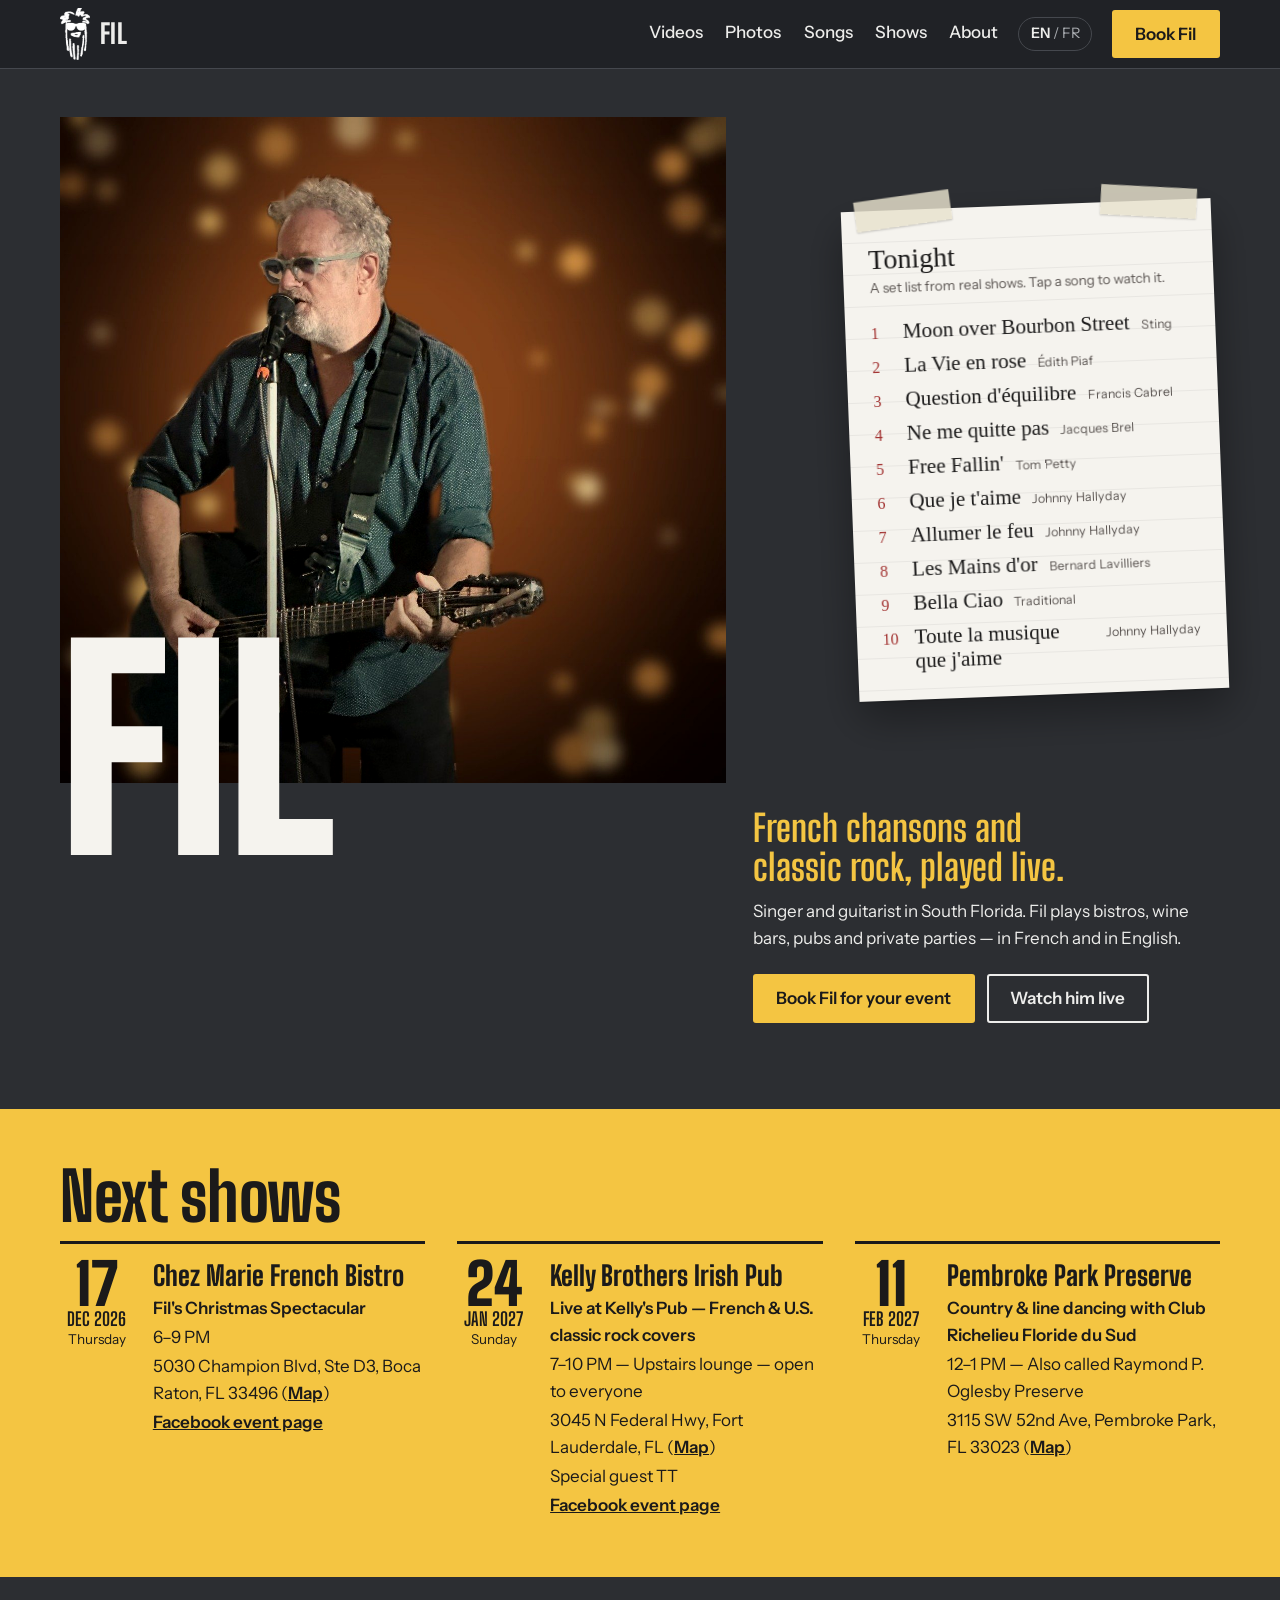
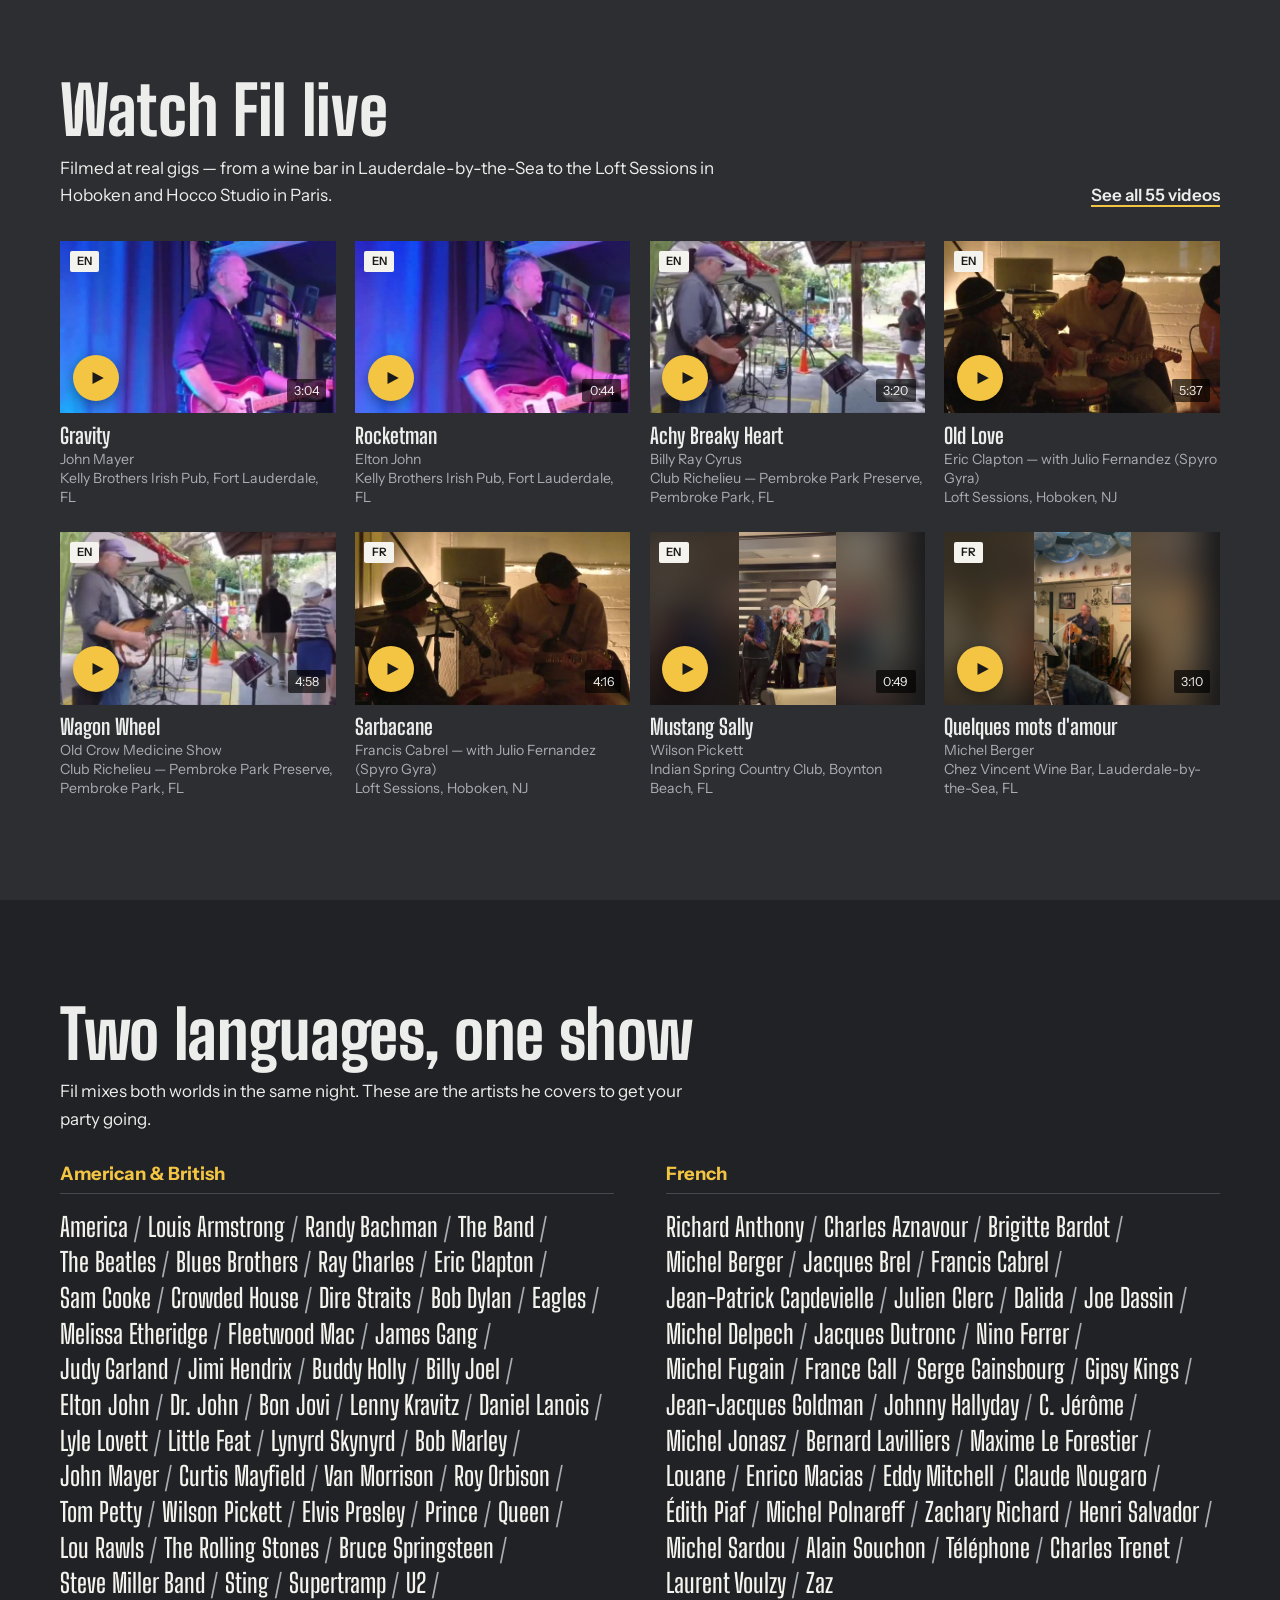
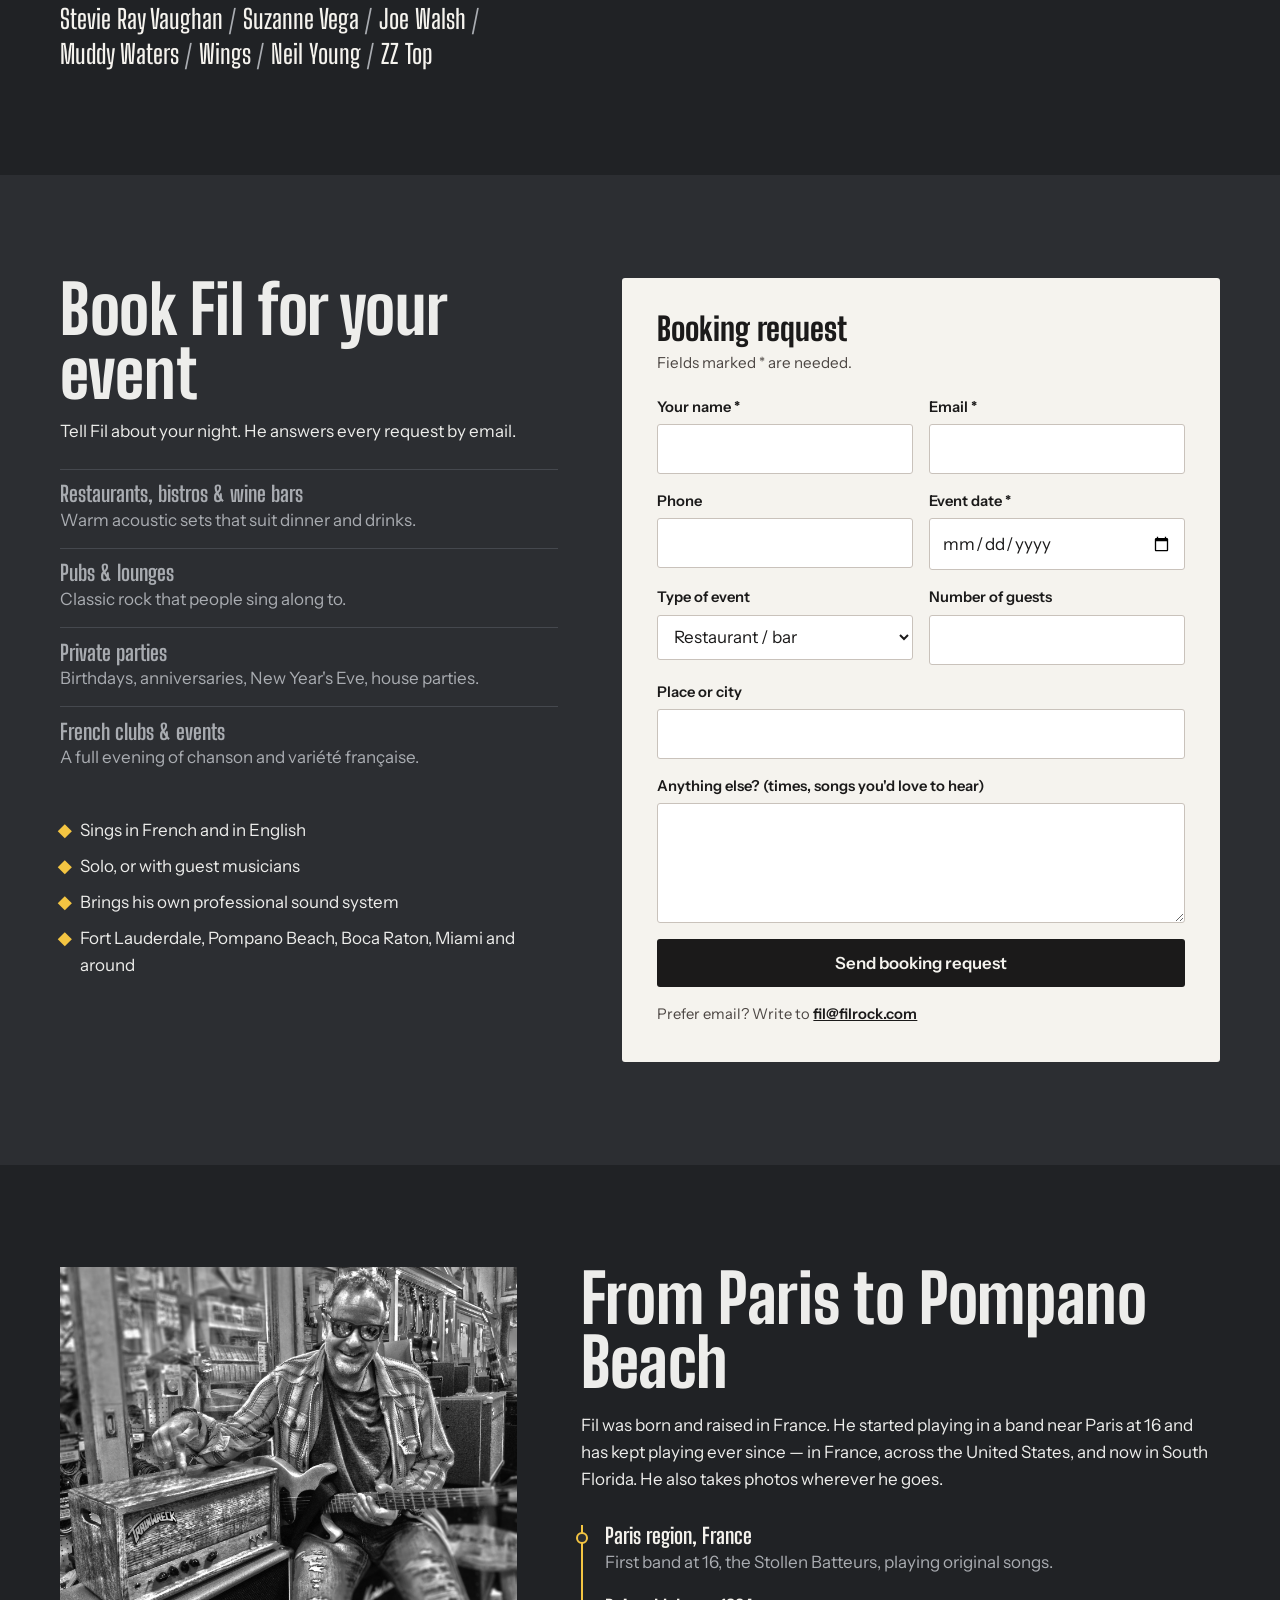
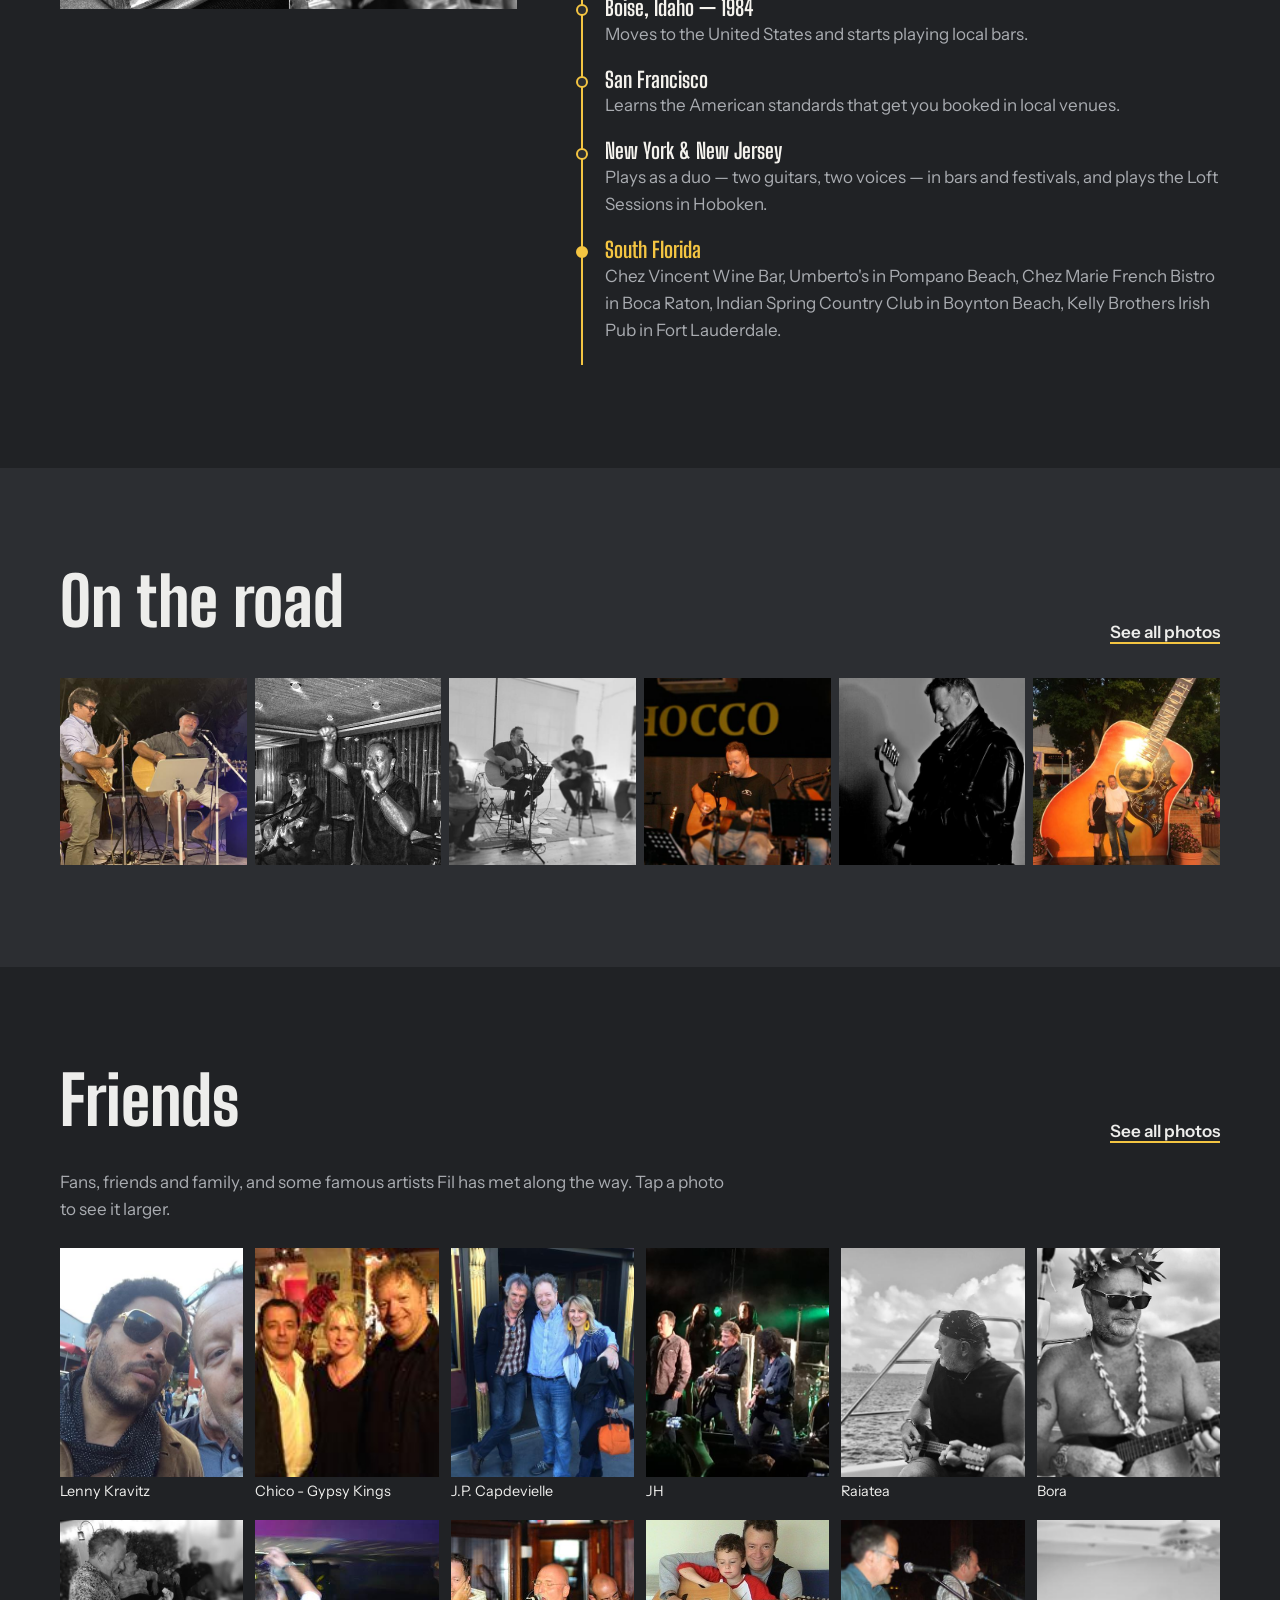
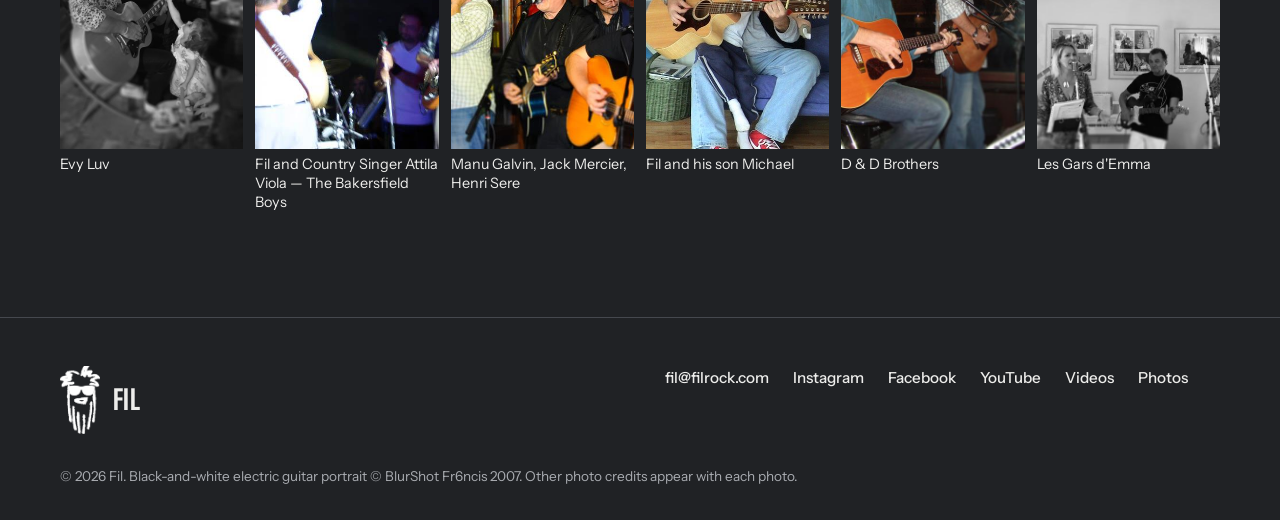
==== index.html @ 85de0328 "Site colors: dark greys + yellow (Fil's choice A), no more burgundy Co-Authored-By: Claude Opus 5.5 " ====
<!doctype html>
<html lang="en" data-lang="en">
<head>
<meta charset="utf-8">
<meta name="viewport" content="width=device-width, initial-scale=1">
<title>Fil — French chansons & classic rock, live in South Florida</title>
<meta name="description" content="Fil is a singer and guitarist in South Florida. He plays French chansons and American and British classic rock in bistros, wine bars, pubs and private parties. Book Fil for your event.">
<meta property="og:title" content="Fil — French chansons & classic rock, live">
<meta property="og:description" content="Singer and guitarist in South Florida. French chansons and classic rock for bistros, wine bars, pubs and private parties.">
<meta property="og:type" content="website">
<meta property="og:url" content="https://filrock.com/">
<meta property="og:image" content="https://filrock.com/assets/img/lib/fil-main-2026-warm.jpg">
<meta name="twitter:card" content="summary_large_image">
<link rel="canonical" href="https://filrock.com/">
<meta name="theme-color" content="#202225">
<link rel="icon" href="favicon.png" type="image/png">
<link rel="apple-touch-icon" href="apple-touch-icon.png">
<link rel="preconnect" href="https://fonts.googleapis.com">
<link rel="preconnect" href="https://fonts.gstatic.com" crossorigin>
<link href="https://fonts.googleapis.com/css2?family=Big+Shoulders+Display:wght@600;700;800;900&family=Instrument+Sans:wght@400;500;600;700&family=Permanent+Marker&display=swap" rel="stylesheet">
<link rel="stylesheet" href="assets/css/site.css?v=20261115b">
<script type="application/ld+json">
{"@context":"https://schema.org","@type":"MusicGroup","name":"Fil","url":"https://filrock.com/","image":"https://filrock.com/assets/img/lib/fil-main-2026-warm.jpg","genre":["French chanson","Classic rock"],"description":"Singer and guitarist in South Florida playing French chansons and classic rock.","email":"fil@filrock.com","areaServed":"South Florida","sameAs":["https://www.instagram.com/fil_rock/","https://www.facebook.com/profile.php?id=61576345754601","https://www.youtube.com/channel/UCnaAOq6yiKES8PhE9cGg55g"]}
</script>
</head>
<body>
<a class="skip" href="#main"><span data-l="en">Skip to content</span><span data-l="fr">Aller au contenu</span></a>

<header class="top">
  <div class="wrap">
    <a class="brand" href="./" aria-label="Fil, home">
      <img src="assets/img/logo-face-white.png" alt="" width="30" height="51">
      <span class="wordmark">FIL</span>
    </a>
    <nav class="nav" id="nav" aria-label="Main">
      <a href="videos.html"><span data-l="en">Videos</span><span data-l="fr">Vidéos</span></a>
      <a href="photos.html">Photos</a>
      <a href="#songs"><span data-l="en">Songs</span><span data-l="fr">Chansons</span></a>
      <a href="#shows"><span data-l="en">Shows</span><span data-l="fr">Concerts</span></a>
      <a href="#about"><span data-l="en">About</span><span data-l="fr">Biographie</span></a>
    </nav>
    <button class="lang" type="button">EN / FR</button>
    <a class="btn btn-spot" href="#book"><span data-l="en">Book Fil</span><span data-l="fr">Réserver Fil</span></a>
    <button class="menu-btn" type="button" aria-controls="nav" aria-expanded="false" data-en="Open menu" data-fr="Ouvrir le menu"><span></span><span></span><span></span></button>
  </div>
</header>

<main id="main">
  <!-- HERO -->
  <section class="hero">
    <div class="wrap">
      <figure class="hero-photo">
        <img src="assets/img/lib/fil-main-2026-warm.jpg" width="1320" height="1320" alt="Fil singing and playing his guitar" fetchpriority="high">
      </figure>
      <div class="hero-copy">
        <h1 class="hero-name">Fil</h1>
        <div class="hero-text">
        <p class="hero-tag"><span data-l="en">French chansons and classic rock, played live.</span><span data-l="fr">Chansons françaises et classic rock, en live.</span></p>
        <p class="hero-sub">
          <span data-l="en">Singer and guitarist in South Florida. Fil plays bistros, wine bars, pubs and private parties — in French and in English.</span>
          <span data-l="fr">Chanteur et guitariste en Floride du Sud. Fil joue dans les bistrots, les bars à vin, les pubs et les soirées privées — en français et en anglais.</span>
        </p>
        <div class="hero-cta">
          <a class="btn btn-spot" href="#book"><span data-l="en">Book Fil for your event</span><span data-l="fr">Réserver Fil pour votre soirée</span></a>
          <a class="btn btn-line" href="#videos"><span data-l="en">Watch him live</span><span data-l="fr">Le voir en live</span></a>
        </div>
        </div>
      </div>

      <aside class="setlist" aria-labelledby="setlist-title">
        <span class="tape tape-l" aria-hidden="true"></span><span class="tape tape-r" aria-hidden="true"></span>
        <p class="setlist-head" id="setlist-title"><span data-l="en">Tonight</span><span data-l="fr">Ce soir</span></p>
        <p class="setlist-note"><span data-l="en">A set list from real shows. Tap a song to watch it.</span><span data-l="fr">Une set list de vrais concerts. Touchez une chanson pour la voir.</span></p>
        <ol>
          <li><button type="button" data-video="fil_france-moon-over-bourbon-street"><span class="song">Moon over Bourbon Street</span><span class="who">Sting</span></button></li>
          <li><button type="button" data-video="c780d7_a0bb45439d3e418d8179134823fd58ea"><span class="song" lang="fr">La Vie en rose</span><span class="who">Édith Piaf</span></button></li>
          <li><button type="button" data-video="fil_kelly-question-d-equilibre"><span class="song" lang="fr">Question d'équilibre</span><span class="who">Francis Cabrel</span></button></li>
          <li><button type="button" data-video="c780d7_3457dcf493ad4b9aae6d5254f6bedf9e"><span class="song" lang="fr">Ne me quitte pas</span><span class="who">Jacques Brel</span></button></li>
          <li><button type="button" data-video="c780d7_3942223f0f434574b36c2dba764608f5"><span class="song">Free Fallin'</span><span class="who">Tom Petty</span></button></li>
          <li><button type="button" data-video="571c43_ca935aba26ba480787572b3f54c3cbea"><span class="song" lang="fr">Que je t'aime</span><span class="who">Johnny Hallyday</span></button></li>
          <li><button type="button" data-video="571c43_dc0de59141704a8e8d019f41ae1b949c"><span class="song" lang="fr">Allumer le feu</span><span class="who">Johnny Hallyday</span></button></li>
          <li><button type="button" data-video="c780d7_f4b5e55483194768900bbd8c2d068be9"><span class="song" lang="fr">Les Mains d'or</span><span class="who">Bernard Lavilliers</span></button></li>
          <li><button type="button" data-video="c780d7_8c40d618f99b43469a73e5504b0fde74"><span class="song" lang="it">Bella Ciao</span><span class="who"><span data-l="en">Traditional</span><span data-l="fr">Chant traditionnel</span></span></button></li>
          <li><button type="button" data-video="c780d7_203fce6b2df84ebdad1edd4c4e71a01c"><span class="song" lang="fr">Toute la musique que j'aime</span><span class="who">Johnny Hallyday</span></button></li>
        </ol>
      </aside>
    </div>
  </section>

  <!-- NEXT SHOWS -->
  <section class="shows" id="shows" aria-labelledby="shows-title">
    <div class="wrap">
      <h2 class="h2" id="shows-title"><span data-l="en">Next shows</span><span data-l="fr">Prochains concerts</span></h2>
      <div data-shows></div>
    </div>
  </section>

  <!-- VIDEOS -->
  <section class="section" id="videos" aria-labelledby="videos-title">
    <div class="wrap">
      <div class="section-head">
        <div>
          <h2 class="h2" id="videos-title"><span data-l="en">Watch Fil live</span><span data-l="fr">Fil en live</span></h2>
          <p class="lead"><span data-l="en">Filmed at real gigs — from a wine bar in Lauderdale-by-the-Sea to the Loft Sessions in Hoboken and Hocco Studio in Paris.</span><span data-l="fr">Filmé pendant de vrais concerts — d'un bar à vin de Lauderdale-by-the-Sea aux Loft Sessions de Hoboken et au Hocco Studio à Paris.</span></p>
        </div>
        <a class="more" href="videos.html"><span data-l="en">See all 55 videos</span><span data-l="fr">Voir les 55 vidéos</span></a>
      </div>
      <div class="vgrid" data-videos="featured" data-ids="fil_kelly-gravity,fil_kelly-rocketman,fil_richelieu-achy-breaky-heart,c780d7_7b65bd6fb44943e5828a4b5eb2eb9af7,fil_richelieu-wagon-wheel,c780d7_b490a7e795b34aaeb90ac5d07f6b844e,fil_indian-spring-mustang-sally,c780d7_f4be8e4a15d04939ae179653b28ad416"></div>
    </div>
  </section>

  <!-- SONGS -->
  <section class="section section-alt" id="songs" aria-labelledby="songs-title">
    <div class="wrap">
      <h2 class="h2" id="songs-title"><span data-l="en">Two languages, one show</span><span data-l="fr">Deux langues, un seul show</span></h2>
      <p class="lead"><span data-l="en">Fil mixes both worlds in the same night. These are the artists he covers to get your party going.</span><span data-l="fr">Fil mélange les deux mondes dans la même soirée. Voici les artistes qu'il reprend pour animer vos soirées.</span></p>
      <div class="lineup">
        <div>
          <h3><span data-l="en">American & British</span><span data-l="fr">Américains et britanniques</span></h3>
          <p><span>America</span> <span>Louis Armstrong</span> <span>Randy Bachman</span> <span>The Band</span> <span>The Beatles</span> <span>Blues Brothers</span> <span>Ray Charles</span> <span>Eric Clapton</span> <span>Sam Cooke</span> <span>Crowded House</span> <span>Dire Straits</span> <span>Bob Dylan</span> <span>Eagles</span> <span>Melissa Etheridge</span> <span>Fleetwood Mac</span> <span>James Gang</span> <span>Judy Garland</span> <span>Jimi Hendrix</span> <span>Buddy Holly</span> <span>Billy Joel</span> <span>Elton John</span> <span>Dr. John</span> <span>Bon Jovi</span> <span>Lenny Kravitz</span> <span>Daniel Lanois</span> <span>Lyle Lovett</span> <span>Little Feat</span> <span>Lynyrd Skynyrd</span> <span>Bob Marley</span> <span>John Mayer</span> <span>Curtis Mayfield</span> <span>Van Morrison</span> <span>Roy Orbison</span> <span>Tom Petty</span> <span>Wilson Pickett</span> <span>Elvis Presley</span> <span>Prince</span> <span>Queen</span> <span>Lou Rawls</span> <span>The Rolling Stones</span> <span>Bruce Springsteen</span> <span>Steve Miller Band</span> <span>Sting</span> <span>Supertramp</span> <span>U2</span> <span>Stevie Ray Vaughan</span> <span>Suzanne Vega</span> <span>Joe Walsh</span> <span>Muddy Waters</span> <span>Wings</span> <span>Neil Young</span> <span>ZZ Top</span></p>
        </div>
        <div lang="fr">
          <h3><span data-l="en">French</span><span data-l="fr">Français</span></h3>
          <p><span>Richard Anthony</span> <span>Charles Aznavour</span> <span>Brigitte Bardot</span> <span>Michel Berger</span> <span>Jacques Brel</span> <span>Francis Cabrel</span> <span>Jean-Patrick Capdevielle</span> <span>Julien Clerc</span> <span>Dalida</span> <span>Joe Dassin</span> <span>Michel Delpech</span> <span>Jacques Dutronc</span> <span>Nino Ferrer</span> <span>Michel Fugain</span> <span>France Gall</span> <span>Serge Gainsbourg</span> <span>Gipsy Kings</span> <span>Jean-Jacques Goldman</span> <span>Johnny Hallyday</span> <span>C. Jérôme</span> <span>Michel Jonasz</span> <span>Bernard Lavilliers</span> <span>Maxime Le Forestier</span> <span>Louane</span> <span>Enrico Macias</span> <span>Eddy Mitchell</span> <span>Claude Nougaro</span> <span>Édith Piaf</span> <span>Michel Polnareff</span> <span>Zachary Richard</span> <span>Henri Salvador</span> <span>Michel Sardou</span> <span>Alain Souchon</span> <span>Téléphone</span> <span>Charles Trenet</span> <span>Laurent Voulzy</span> <span>Zaz</span></p>
        </div>
      </div>
    </div>
  </section>

  <!-- BOOK -->
  <section class="section" id="book" aria-labelledby="book-title">
    <div class="wrap book">
      <div>
        <h2 class="h2" id="book-title"><span data-l="en">Book Fil for your event</span><span data-l="fr">Réservez Fil pour votre soirée</span></h2>
        <p class="lead" style="margin-bottom:0"><span data-l="en">Tell Fil about your night. He answers every request by email.</span><span data-l="fr">Parlez de votre soirée à Fil. Il répond à chaque demande par e-mail.</span></p>
        <ul class="book-list">
          <li><strong><span data-l="en">Restaurants, bistros & wine bars</span><span data-l="fr">Restaurants, bistrots et bars à vin</span></strong><span><span data-l="en">Warm acoustic sets that suit dinner and drinks.</span><span data-l="fr">Des sets acoustiques chaleureux pour le dîner et l'apéro.</span></span></li>
          <li><strong><span data-l="en">Pubs & lounges</span><span data-l="fr">Pubs et lounges</span></strong><span><span data-l="en">Classic rock that people sing along to.</span><span data-l="fr">Du classic rock que tout le monde chante.</span></span></li>
          <li><strong><span data-l="en">Private parties</span><span data-l="fr">Soirées privées</span></strong><span><span data-l="en">Birthdays, anniversaries, New Year's Eve, house parties.</span><span data-l="fr">Anniversaires, fêtes, réveillons, soirées à la maison.</span></span></li>
          <li><strong><span data-l="en">French clubs & events</span><span data-l="fr">Clubs et événements français</span></strong><span><span data-l="en">A full evening of chanson and variété française.</span><span data-l="fr">Une soirée entière de chanson et de variété française.</span></span></li>
        </ul>
        <ul class="facts">
          <li><span data-l="en">Sings in French and in English</span><span data-l="fr">Chante en français et en anglais</span></li>
          <li><span data-l="en">Solo, or with guest musicians</span><span data-l="fr">En solo, ou avec des musiciens invités</span></li>
          <li><span data-l="en">Brings his own professional sound system</span><span data-l="fr">Apporte sa propre sono professionnelle</span></li>
          <li><span data-l="en">Fort Lauderdale, Pompano Beach, Boca Raton, Miami and around</span><span data-l="fr">Fort Lauderdale, Pompano Beach, Boca Raton, Miami et alentours</span></li>
        </ul>
      </div>

      <form class="form" id="booking" novalidate>
        <h3><span data-l="en">Booking request</span><span data-l="fr">Demande de réservation</span></h3>
        <p class="hint"><span data-l="en">Fields marked * are needed.</span><span data-l="fr">Les champs marqués * sont nécessaires.</span></p>
        <input class="hp" type="checkbox" name="botcheck" tabindex="-1" autocomplete="off" aria-hidden="true">
        <div class="grid2">
          <div class="field"><label for="f-name"><span data-l="en">Your name *</span><span data-l="fr">Votre nom *</span></label><input id="f-name" name="name" autocomplete="name" required></div>
          <div class="field"><label for="f-email"><span data-l="en">Email *</span><span data-l="fr">E-mail *</span></label><input id="f-email" name="email" type="email" autocomplete="email" required></div>
          <div class="field"><label for="f-phone"><span data-l="en">Phone</span><span data-l="fr">Téléphone</span></label><input id="f-phone" name="phone" type="tel" autocomplete="tel"></div>
          <div class="field"><label for="f-date"><span data-l="en">Event date *</span><span data-l="fr">Date de l'événement *</span></label><input id="f-date" name="date" type="date" required></div>
          <div class="field"><label for="f-type"><span data-l="en">Type of event</span><span data-l="fr">Type d'événement</span></label>
            <select id="f-type" name="type">
              <option value="Restaurant / bar">Restaurant / bar</option>
              <option value="Private party">Private party / Soirée privée</option>
              <option value="French club or event">French club or event / Club ou événement français</option>
              <option value="Company event">Company event / Événement d'entreprise</option>
              <option value="Other">Other / Autre</option>
            </select></div>
          <div class="field"><label for="f-guests"><span data-l="en">Number of guests</span><span data-l="fr">Nombre d'invités</span></label><input id="f-guests" name="guests" inputmode="numeric"></div>
        </div>
        <div class="field"><label for="f-place"><span data-l="en">Place or city</span><span data-l="fr">Lieu ou ville</span></label><input id="f-place" name="place"></div>
        <div class="field"><label for="f-msg"><span data-l="en">Anything else? (times, songs you'd love to hear)</span><span data-l="fr">Autre chose ? (horaires, chansons souhaitées)</span></label><textarea id="f-msg" name="message"></textarea></div>
        <button class="btn btn-spot" type="submit"><span data-l="en">Send booking request</span><span data-l="fr">Envoyer la demande</span></button>
        <p class="form-status" role="status" aria-live="polite"></p>
        <p class="form-alt"><span data-l="en">Prefer email? Write to</span><span data-l="fr">Vous préférez l'e-mail ? Écrivez à</span> <a href="mailto:fil@filrock.com">fil@filrock.com</a></p>
      </form>
    </div>
  </section>

  <!-- ABOUT -->
  <section class="section section-alt" id="about" aria-labelledby="about-title">
    <div class="wrap about">
      <figure>
        <img loading="lazy" src="assets/img/lib/img-0908-7d55d2.jpg" width="1600" height="1200" alt="Fil playing guitar in a guitar shop, next to a Trainwreck amplifier">
      </figure>
      <div class="about-text">
        <h2 class="h2" id="about-title"><span data-l="en">From Paris to Pompano Beach</span><span data-l="fr">De Paris à Pompano Beach</span></h2>
        <p><span data-l="en">Fil was born and raised in France. He started playing in a band near Paris at 16 and has kept playing ever since — in France, across the United States, and now in South Florida. He also takes photos wherever he goes.</span><span data-l="fr">Fil est né et a grandi en France. Il a commencé à jouer dans un groupe de la région parisienne à 16 ans et n'a jamais arrêté depuis — en France, à travers les États-Unis, et aujourd'hui en Floride du Sud. Il prend aussi des photos partout où il passe.</span></p>
        <ol class="road">
          <li><strong><span data-l="en">Paris region, France</span><span data-l="fr">Région parisienne</span></strong><span><span data-l="en">First band at 16, the Stollen Batteurs, playing original songs.</span><span data-l="fr">Premier groupe à 16 ans, les Stollen Batteurs, avec des chansons originales.</span></span></li>
          <li><strong><span data-l="en">Boise, Idaho — 1984</span><span data-l="fr">Boise, Idaho — 1984</span></strong><span><span data-l="en">Moves to the United States and starts playing local bars.</span><span data-l="fr">S'installe aux États-Unis et commence à jouer dans les bars du coin.</span></span></li>
          <li><strong>San Francisco</strong><span><span data-l="en">Learns the American standards that get you booked in local venues.</span><span data-l="fr">Apprend les standards américains qui ouvrent les portes des salles locales.</span></span></li>
          <li><strong><span data-l="en">New York & New Jersey</span><span data-l="fr">New York et New Jersey</span></strong><span><span data-l="en">Plays as a duo — two guitars, two voices — in bars and festivals, and plays the Loft Sessions in Hoboken.</span><span data-l="fr">Joue en duo — deux guitares, deux voix — dans les bars et les festivals, et joue aux Loft Sessions de Hoboken.</span></span></li>
          <li class="now"><strong><span data-l="en">South Florida</span><span data-l="fr">Floride du Sud</span></strong><span><span data-l="en">Chez Vincent Wine Bar, Umberto's in Pompano Beach, Chez Marie French Bistro in Boca Raton, Indian Spring Country Club in Boynton Beach, Kelly Brothers Irish Pub in Fort Lauderdale.</span><span data-l="fr">Chez Vincent Wine Bar, Umberto's à Pompano Beach, Chez Marie French Bistro à Boca Raton, Indian Spring Country Club à Boynton Beach, Kelly Brothers Irish Pub à Fort Lauderdale.</span></span></li>
        </ol>
      </div>
    </div>
  </section>

  <!-- PHOTOS -->
  <section class="section" aria-labelledby="photos-title">
    <div class="wrap">
      <div class="section-head">
        <h2 class="h2" id="photos-title"><span data-l="en">On the road</span><span data-l="fr">Sur la route</span></h2>
        <a class="more" href="photos.html"><span data-l="en">See all photos</span><span data-l="fr">Voir toutes les photos</span></a>
      </div>
      <div class="pstrip">
        <img loading="lazy" src="assets/img/thumb/fil-pat-cf6bbf.jpg" alt="Fil playing acoustic guitar outdoors with a second guitarist" width="480" height="640">
        <img loading="lazy" src="assets/img/thumb/2016-04-02-23-23-13-59d344.jpg" alt="Fil singing on stage, in black and white" width="640" height="360">
        <img loading="lazy" src="assets/img/thumb/img-2869-e71dbd.jpg" alt="Loft Sessions in Hoboken, New Jersey" width="640" height="480">
        <img loading="lazy" src="assets/img/thumb/dsc01379-99dc99.jpg" alt="Fil on stage at Hocco Studio, Paris" width="640" height="480">
        <img loading="lazy" src="assets/img/thumb/fr6ncis-2007-06-16-img-2788-6a2a2c.jpg" alt="Fil with an electric guitar, black and white portrait" width="426" height="640">
        <img loading="lazy" src="assets/img/thumb/nashville-c97a5c.jpg" alt="Fil in Nashville by a giant guitar" width="480" height="640">
      </div>
    </div>
  </section>

  <!-- FRIENDS -->
  <section class="section section-alt" id="friends" aria-labelledby="friends-title">
    <div class="wrap">
      <div class="section-head">
        <h2 class="h2" id="friends-title"><span data-l="en">Friends</span><span data-l="fr">Les amis</span></h2>
        <a class="more" href="photos.html"><span data-l="en">See all photos</span><span data-l="fr">Voir toutes les photos</span></a>
      </div>
      <p class="friends-note"><span data-l="en">Fans, friends and family, and some famous artists Fil has met along the way. Tap a photo to see it larger.</span><span data-l="fr">Fans, amis et famille, et quelques artistes célèbres rencontrés en chemin. Touchez une photo pour l'agrandir.</span></p>
      <div class="friends" data-photo-pick="friends" data-files="img-0976-e116f7.jpg,26309715563-c5fb3d68b9-o-40f605.jpg,2014-03-20-15-02-42-hdr-c0dce1.jpg,2014-05-06-21-50-27-06c219.jpg,img-5011-af9298.jpg,photo-nov-27-10-55-16-pm-747746.jpg,a6d4e931-f1a1-47d4-8044-40ce2c3fade4-e8ab07.jpg,img-1014-edited-6ef716.jpg,picture-085-d0bc2f.jpg,fil-and-michael-guitar-2003.jpg,dscf5013-2b86a0.jpg,img-4348-17086c.jpg"></div>
    </div>
  </section>
</main>

<footer class="foot">
  <div class="wrap">
    <div class="foot-brand"><img src="assets/img/logo-face-white.png" alt="" width="40" height="68"><span class="wordmark">FIL</span></div>
    <div class="foot-links">
      <a href="mailto:fil@filrock.com">fil@filrock.com</a>
      <a href="https://www.instagram.com/fil_rock/" target="_blank" rel="noopener">Instagram</a>
      <a href="https://www.facebook.com/profile.php?id=61576345754601" target="_blank" rel="noopener">Facebook</a>
      <a href="https://www.youtube.com/channel/UCnaAOq6yiKES8PhE9cGg55g" target="_blank" rel="noopener">YouTube</a>
      <a href="videos.html"><span data-l="en">Videos</span><span data-l="fr">Vidéos</span></a>
      <a href="photos.html">Photos</a>
    </div>
    <p class="foot-small">© <span data-year>2026</span> Fil. <span data-l="en">Black-and-white electric guitar portrait © BlurShot Fr6ncis 2007. Other photo credits appear with each photo.</span><span data-l="fr">Portrait noir et blanc à la guitare électrique © BlurShot Fr6ncis 2007. Les autres crédits photo sont indiqués avec chaque photo.</span></p>
  </div>
</footer>

<dialog id="viewer" aria-label="Photo">
  <button class="dlg-close" type="button" aria-label="Close">×</button>
  <button class="dlg-nav dlg-prev" type="button" aria-label="Previous photo">‹</button>
  <button class="dlg-nav dlg-next" type="button" aria-label="Next photo">›</button>
  <div class="dlg"><div class="dlg-media"></div><div class="dlg-cap"></div></div>
</dialog>

<dialog id="player" aria-label="Video">
  <button class="dlg-close" type="button" aria-label="Close">×</button>
  <div class="dlg"><div class="dlg-media"></div><div class="dlg-cap"></div></div>
</dialog>

<script src="data/videos.js?v=20261115b"></script>
<script src="data/photos.js?v=20261115b"></script>
<script src="data/shows.js?v=20261115b"></script>
<script src="assets/js/site.js?v=20261115b"></script>
</body>
</html>
---- assets/css/site.css ----
/* Fil — site styles
   Palette (Nov 15, 2026, Fil's choice "A"): dark greys, set-list paper, marker ink, stage-light yellow. */
:root{
  --bg:#2c2e32;
  --bg-deep:#202225;
  --line:#45484e;
  /* old names kept so older rules still work */
  --bordeaux:var(--bg);
  --bordeaux-deep:var(--bg-deep);
  --bordeaux-line:var(--line);
  --paper:#f5f3ee;
  --ink:#1b1a1a;
  --spot:#f4c542;
  --spot-deep:#d9a91f;
  --text:#ededeb;
  --muted:#a9acb1;
  --display:"Big Shoulders Display", "Arial Narrow", sans-serif;
  --body:"Instrument Sans", system-ui, -apple-system, "Segoe UI", sans-serif;
  --marker:"Permanent Marker", "Comic Sans MS", cursive;
  --wrap:1240px;
  --gut:clamp(1rem, 3.5vw, 2.5rem);
}
*,*::before,*::after{box-sizing:border-box}
html{-webkit-text-size-adjust:100%;scroll-behavior:smooth}
@media (prefers-reduced-motion:reduce){html{scroll-behavior:auto}*{animation:none!important;transition:none!important}}
body{margin:0;background:var(--bg);color:var(--text);font:400 1.0625rem/1.6 var(--body);}
img{max-width:100%;height:auto;display:block}
a{color:inherit}
button{font:inherit;color:inherit}
:focus-visible{outline:3px solid var(--spot);outline-offset:3px;border-radius:2px}
.skip{position:absolute;left:-999px;top:0;background:var(--spot);color:var(--ink);padding:.6rem 1rem;z-index:100}
.skip:focus{left:1rem}
.wrap{max-width:var(--wrap);margin:0 auto;padding:0 var(--gut)}
.sr-only{position:absolute;width:1px;height:1px;overflow:hidden;clip:rect(0 0 0 0);white-space:nowrap}

/* language switching: only the active language shows */
html[data-lang="en"] [data-l="fr"],
html[data-lang="fr"] [data-l="en"]{display:none!important}

/* ---------- header ---------- */
.top{position:sticky;top:0;z-index:40;background:color-mix(in srgb,var(--bg-deep) 92%,transparent);backdrop-filter:blur(6px);border-bottom:1px solid var(--line)}
.top .wrap{display:flex;align-items:center;gap:1.25rem;min-height:68px}
.brand{display:flex;align-items:center;gap:.6rem;text-decoration:none;margin-right:auto}
.brand img{width:30px;height:auto}
.wordmark{font:800 1.7rem/1 var(--display);letter-spacing:.02em}
.nav{display:flex;gap:1.4rem}
.nav a{text-decoration:none;font-weight:500;color:var(--text);padding:.3rem 0;border-bottom:2px solid transparent}
.nav a:hover,.nav a[aria-current="page"]{border-bottom-color:var(--spot)}
.lang{background:none;border:1px solid var(--line);border-radius:999px;padding:.3rem .7rem;cursor:pointer;font-size:.9rem;color:var(--muted)}
.lang b{color:var(--text);font-weight:600}
.menu-btn{display:none;background:none;border:0;padding:.4rem;cursor:pointer}
.menu-btn span{display:block;width:24px;height:2px;background:var(--text);margin:5px 0}
@media (max-width:860px){
  .menu-btn{display:block}
  .nav{position:absolute;left:0;right:0;top:100%;flex-direction:column;gap:0;background:var(--bg-deep);border-bottom:1px solid var(--line);padding:.5rem var(--gut) 1rem;display:none}
  .nav.open{display:flex}
  .nav a{padding:.75rem 0;border-bottom:1px solid var(--line)}
  .top .btn-spot{display:none}
}

/* ---------- buttons ---------- */
.btn{display:inline-flex;align-items:center;gap:.5rem;padding:.8rem 1.35rem;border-radius:3px;font-weight:600;text-decoration:none;border:2px solid transparent;cursor:pointer;line-height:1.1}
.btn-spot{background:var(--spot);color:var(--ink)}
.btn-spot:hover{background:var(--spot-deep)}
.btn-line{border-color:var(--text);color:var(--text);background:transparent}
.btn-line:hover{background:var(--text);color:var(--bg)}
.btn svg{width:1em;height:1em}

/* ---------- hero ---------- */
.hero{position:relative;padding:clamp(1.5rem,4vw,3rem) 0 clamp(2.5rem,6vw,5rem)}
.hero .wrap{display:grid;grid-template-columns:repeat(12,1fr);column-gap:clamp(1rem,2vw,2rem);align-items:center}
.hero-photo{grid-column:1/8;grid-row:1;margin:0;position:relative}
.hero-photo img{width:100%;aspect-ratio:1/1;object-fit:cover;object-position:50% 40%;filter:contrast(1.05)}
.hero-photo figcaption{position:absolute;right:.6rem;bottom:.5rem;font-size:.72rem;color:#ddd;opacity:.75}
.hero-copy{grid-column:1/-1;grid-row:2;display:grid;grid-template-columns:7fr 5fr;column-gap:clamp(1rem,3vw,3rem);align-items:end;position:relative;z-index:2}
.hero-name{align-self:start;font:900 clamp(7rem,22vw,17rem)/.8 var(--display);margin:calc(-1 * clamp(4.2rem,11vw,9.6rem)) 0 0;letter-spacing:-.01em;color:var(--paper);text-transform:uppercase}
.hero-text{padding:1.6rem 0 .6rem}
.hero-tag{font:700 clamp(1.5rem,3vw,2.3rem)/1.08 var(--display);margin:0 0 .6rem;color:var(--spot);max-width:20ch}
.hero-sub{max-width:46ch;margin:0 0 1.4rem;color:var(--text)}
.hero-cta{display:flex;flex-wrap:wrap;gap:.75rem}

/* the taped set list */
.setlist{grid-column:9/13;grid-row:1;align-self:center;margin-top:0;position:relative;background:var(--paper);color:var(--ink);padding:2.2rem 1.6rem 1.4rem;transform:rotate(-2.2deg);box-shadow:0 18px 40px rgba(0,0,0,.35),0 2px 0 rgba(0,0,0,.08);animation:drop .9s cubic-bezier(.2,.9,.25,1.15) both .25s}
.setlist::after{content:"";position:absolute;inset:0;background:repeating-linear-gradient(transparent 0 31px,rgba(27,26,26,.06) 31px 32px);pointer-events:none}
@keyframes drop{from{opacity:0;transform:translateY(-40px) rotate(-8deg)}to{opacity:1;transform:rotate(-2.2deg)}}
.tape{position:absolute;top:-14px;width:96px;height:30px;background:rgba(232,226,205,.82);box-shadow:0 1px 2px rgba(0,0,0,.2)}
.tape-l{left:14px;transform:rotate(-6deg)}
.tape-r{right:14px;transform:rotate(5deg)}
.setlist-head{font:400 1.75rem/1 var(--marker);margin:0 0 .25rem}
.setlist-note{font-size:.85rem;margin:0 0 1rem;color:#5b5552}
.setlist ol{list-style:none;margin:0;padding:0;counter-reset:s;position:relative;z-index:1}
.setlist li{counter-increment:s}
.setlist button{display:flex;gap:.7rem;align-items:baseline;width:100%;text-align:left;background:none;border:0;padding:.28rem 0;cursor:pointer;color:var(--ink)}
.setlist button::before{content:counter(s);font:400 1rem var(--marker);color:#a1302f;min-width:1.3rem}
.setlist .song{font:400 1.32rem/1.15 var(--marker)}
.setlist .who{font-size:.78rem;color:#5b5552;white-space:nowrap}
.setlist button:hover .song{text-decoration:underline;text-decoration-color:var(--spot-deep);text-decoration-thickness:3px;text-underline-offset:3px}
@media (max-width:960px){
  .hero .wrap{grid-template-columns:1fr}
  .hero-photo,.hero-copy,.setlist{grid-column:1/-1}
  .hero-photo{grid-row:1}
  .hero-copy{grid-row:2;grid-template-columns:1fr}
  .hero-text{padding:1.2rem 0 0}
  .setlist{grid-row:3;margin:3rem auto 0;max-width:420px;width:100%}
  .hero-photo img{aspect-ratio:4/4.2}
}

/* ---------- section basics ---------- */
.section{padding:clamp(3.5rem,8vw,6.5rem) 0}
.section-alt{background:var(--bg-deep)}
.h2{font:800 clamp(2.4rem,5.5vw,4.2rem)/.95 var(--display);margin:0 0 .75rem;letter-spacing:-.005em}
.lead{max-width:60ch;color:var(--text);margin:0 0 2rem}
.section-head{display:flex;flex-wrap:wrap;align-items:flex-end;justify-content:space-between;gap:1rem 2rem;margin-bottom:2rem}
.section-head .lead{margin:0}
.more{font-weight:600;text-decoration-color:var(--spot);text-decoration-thickness:2px;text-underline-offset:4px}

/* ---------- next shows (poster band) ---------- */
.shows{background:var(--spot);color:var(--ink);padding:clamp(2.2rem,5vw,3.5rem) 0}
.shows .h2{color:var(--ink)}
.show-list{list-style:none;margin:0;padding:0;display:grid;gap:1.25rem 2rem;grid-template-columns:repeat(auto-fit,minmax(min(100%,340px),1fr))}
.show{display:grid;grid-template-columns:auto 1fr;gap:1.2rem;align-items:start;border-top:3px solid var(--ink);padding-top:1rem}
.show-date{text-align:center;min-width:4.6rem}
.show-date .d{display:block;font:900 3.6rem/.85 var(--display)}
.show-date .m{display:block;font:700 1.15rem/1.1 var(--display);text-transform:uppercase}
.show-date .w{display:block;font-size:.85rem}
.show h3{font:800 1.7rem/1 var(--display);margin:.1rem 0 .4rem}
.show-title{font-weight:600}
.show p{margin:.1rem 0}
.show a{font-weight:600}
.shows-empty{font-size:1.15rem;margin:0}

/* ---------- videos ---------- */
.chips{display:flex;flex-wrap:wrap;gap:.5rem}
.chip{border:1px solid var(--line);background:transparent;color:var(--text);border-radius:999px;padding:.45rem .95rem;cursor:pointer;font-weight:500}
.chip[aria-pressed="true"]{background:var(--paper);color:var(--ink);border-color:var(--paper)}
.vgrid{display:grid;align-items:start;gap:1.6rem 1.2rem;grid-template-columns:repeat(auto-fill,minmax(min(100%,230px),1fr))}
.vcard{display:block;width:100%;background:none;border:0;padding:0;text-align:left;cursor:pointer;color:var(--text)}
.vthumb{position:relative;display:block;aspect-ratio:16/10;overflow:hidden;background:#18191b}
.vthumb img{position:relative;width:100%;height:100%;object-fit:cover;transition:transform .4s}
.vthumb.v .vbg{position:absolute;inset:-20px;width:calc(100% + 40px);height:calc(100% + 40px);object-fit:cover;filter:blur(16px) brightness(.55);transform:none}
.vthumb.v .vfg{object-fit:contain}
.vcard:hover .vthumb .vfg{transform:scale(1.03)}
.vplay{position:absolute;left:.8rem;bottom:.8rem;width:46px;height:46px;border-radius:50%;background:var(--spot);display:grid;place-items:center;box-shadow:0 4px 14px rgba(0,0,0,.4)}
.vplay svg{width:18px;height:18px;margin-left:3px;fill:var(--ink)}
.vdur{position:absolute;right:.6rem;bottom:.7rem;font-size:.78rem;background:rgba(0,0,0,.65);padding:.1rem .45rem;border-radius:2px}
.vlang{position:absolute;left:.6rem;top:.6rem;font-size:.72rem;font-weight:600;background:var(--paper);color:var(--ink);padding:.1rem .45rem;border-radius:2px}
.vtitle{display:block;font:700 1.35rem/1.05 var(--display);margin:.7rem 0 .15rem}
.vmeta{display:block;font-size:.88rem;color:var(--muted);line-height:1.35}
.vsearch{flex:1 1 260px;max-width:360px;background:var(--bg-deep);border:1px solid var(--line);color:var(--text);padding:.6rem .9rem;border-radius:3px;font:inherit}
.vcount{color:var(--muted);margin:0 0 1.5rem}
.toolbar{display:flex;flex-wrap:wrap;gap:1rem;align-items:center;margin-bottom:1.25rem}

/* ---------- songs (poster lineup) ---------- */
.lineup{display:grid;grid-template-columns:1fr 1fr;gap:clamp(1.5rem,4vw,4rem)}
.lineup h3{font:700 1.15rem/1 var(--body);color:var(--spot);margin:0 0 1rem;padding-bottom:.6rem;border-bottom:1px solid var(--line)}
.lineup p{font:600 clamp(1.25rem,2.2vw,1.65rem)/1.35 var(--display);margin:0;color:var(--paper)}
.lineup p span{white-space:nowrap}
.lineup p span::after{content:" /";color:var(--muted);font-weight:400}
.lineup p span:last-child::after{content:""}
@media (max-width:760px){.lineup{grid-template-columns:1fr}}

/* ---------- booking ---------- */
.book{display:grid;grid-template-columns:5fr 6fr;gap:clamp(2rem,5vw,4.5rem);align-items:start}
.book-list{list-style:none;margin:1.5rem 0 2rem;padding:0}
.book-list li{padding:.85rem 0;border-top:1px solid var(--line)}
.book-list strong{display:block;font:700 1.35rem/1.1 var(--display);color:var(--paper)}
.book-list span{color:var(--muted)}
.facts{margin:0;padding:0;list-style:none;display:grid;gap:.55rem}
.facts li{display:flex;gap:.65rem;align-items:baseline}
.facts li::before{content:"";flex:none;width:.6rem;height:.6rem;background:var(--spot);transform:translateY(-.05rem) rotate(45deg)}
.form{background:var(--paper);color:var(--ink);padding:clamp(1.4rem,3vw,2.2rem);border-radius:3px}
.form h3{font:800 2rem/1 var(--display);margin:0 0 .4rem}
.form .hint{margin:0 0 1.25rem;color:#4d4744;font-size:.95rem}
.grid2{display:grid;grid-template-columns:1fr 1fr;gap:0 1rem}
@media (max-width:560px){.grid2{grid-template-columns:1fr}}
.field{display:flex;flex-direction:column;gap:.3rem;margin-bottom:1rem}
.field label{font-weight:600;font-size:.92rem}
.field input,.field select,.field textarea{font:inherit;color:var(--ink);background:#fff;border:1px solid #c9c2bb;border-radius:3px;padding:.65rem .75rem;width:100%}
.field textarea{min-height:120px;resize:vertical}
.field input:focus,.field select:focus,.field textarea:focus{outline:3px solid var(--spot);outline-offset:0;border-color:var(--ink)}
.form .btn-spot{background:var(--ink);color:var(--paper);width:100%;justify-content:center;font-size:1.05rem}
.form .btn-spot:hover{background:#000}
.form-status{margin:.9rem 0 0;font-weight:600}
.form-alt{margin:1rem 0 0;font-size:.92rem;color:#4d4744}
.form-alt a{color:var(--ink);font-weight:600}
.hp{position:absolute;left:-9999px}
@media (max-width:900px){.book{grid-template-columns:1fr}}

/* ---------- about ---------- */
.about{display:grid;grid-template-columns:5fr 7fr;gap:clamp(2rem,5vw,4.5rem);align-items:start}
.about figure{margin:0}
.about figcaption{font-size:.85rem;color:var(--muted);margin-top:.5rem}
.about-text p{max-width:62ch}
.road{list-style:none;margin:2rem 0 0;padding:0;border-left:2px solid var(--spot)}
.road li{position:relative;padding:0 0 1.3rem 1.4rem}
.road li::before{content:"";position:absolute;left:-7px;top:.45rem;width:12px;height:12px;border-radius:50%;background:var(--bg);border:2px solid var(--spot)}
.road strong{display:block;font:700 1.35rem/1.1 var(--display);color:var(--paper)}
.road span{color:var(--muted)}
.road strong span{color:inherit}
.road li.now::before{background:var(--spot)}
.road li.now strong{color:var(--spot)}
@media (max-width:860px){.about{grid-template-columns:1fr}}

/* ---------- photos ---------- */
.pstrip{display:grid;grid-template-columns:repeat(6,1fr);gap:.5rem}
.pstrip img{aspect-ratio:1;object-fit:cover;width:100%}
@media (max-width:760px){.pstrip{grid-template-columns:repeat(3,1fr)}}

/* ---------- friends ---------- */
.friends-note{max-width:62ch;color:var(--muted);margin:-.5rem 0 1.5rem}
.friends{display:grid;grid-template-columns:repeat(6,1fr);gap:1rem .75rem;align-items:start}
.friends .pitem{margin:0}
.friends .pitem img{aspect-ratio:4/5;object-fit:cover;object-position:50% 30%;width:100%;height:auto}
.friends .pitem span{color:var(--text);font-size:.9rem;line-height:1.3}
@media (max-width:1000px){.friends{grid-template-columns:repeat(4,1fr)}}
@media (max-width:640px){.friends{grid-template-columns:repeat(2,1fr)}}
.pgrid{columns:4 240px;column-gap:.75rem}
.pitem{break-inside:avoid;margin:0 0 .75rem;background:none;border:0;padding:0;display:block;width:100%;cursor:zoom-in;text-align:left;color:var(--text)}
.pitem img{width:100%}
.pitem span{display:block;font-size:.85rem;color:var(--muted);padding:.35rem 0 .2rem}
.tabs{display:flex;flex-wrap:wrap;gap:.5rem;margin-bottom:1.5rem}

/* ---------- dialogs (video player + photo viewer) ---------- */
dialog{border:0;padding:0;background:transparent;color:var(--text);max-width:min(96vw,1100px);width:100%}
dialog::backdrop{background:rgba(14,15,17,.9)}
.dlg{position:relative;display:flex;flex-direction:column;align-items:center}
.dlg-media{width:100%;display:flex;justify-content:center}
.dlg-media video,.dlg-media img{max-height:78vh;max-width:100%;width:auto;background:#000}
.dlg-media iframe{width:min(96vw,1100px);aspect-ratio:16/9;border:0}
.dlg-media.v iframe{width:auto;height:78vh;aspect-ratio:9/16}
.dlg-cap{padding:.8rem 0 0;text-align:center}
.dlg-cap b{font:700 1.5rem/1.1 var(--display);display:block}
.dlg-cap span{color:var(--muted);font-size:.92rem}
.dlg-close{position:fixed;top:.9rem;right:.9rem;width:46px;height:46px;border-radius:50%;border:0;background:var(--paper);color:var(--ink);font-size:1.6rem;line-height:1;cursor:pointer;z-index:2}
.dlg-nav{position:fixed;top:50%;transform:translateY(-50%);width:46px;height:46px;border-radius:50%;border:0;background:rgba(245,243,238,.9);color:var(--ink);font-size:1.4rem;cursor:pointer}
.dlg-prev{left:.8rem}.dlg-next{right:.8rem}

/* ---------- page header (inner pages) ---------- */
.page-head{padding:clamp(2.5rem,6vw,4.5rem) 0 1.5rem}
.page-head h1{font:900 clamp(3.4rem,9vw,7rem)/.85 var(--display);margin:0 0 .75rem;text-transform:uppercase}
.page-head p{max-width:60ch;margin:0}

/* ---------- footer ---------- */
.foot{background:var(--bg-deep);border-top:1px solid var(--line);padding:3rem 0 2rem;font-size:.95rem}
.foot .wrap{display:grid;grid-template-columns:auto 1fr auto;gap:2rem;align-items:start}
.foot-brand{display:flex;gap:.8rem;align-items:center}
.foot-brand img{width:40px}
.foot-links{display:flex;flex-wrap:wrap;gap:.6rem 1.5rem;justify-content:flex-end}
.foot-links a{text-decoration:none;font-weight:500}
.foot-links a:hover{text-decoration:underline}
.foot-small{grid-column:1/-1;color:var(--muted);font-size:.85rem;margin:0}
@media (max-width:760px){.foot .wrap{grid-template-columns:1fr}.foot-links{justify-content:flex-start}}
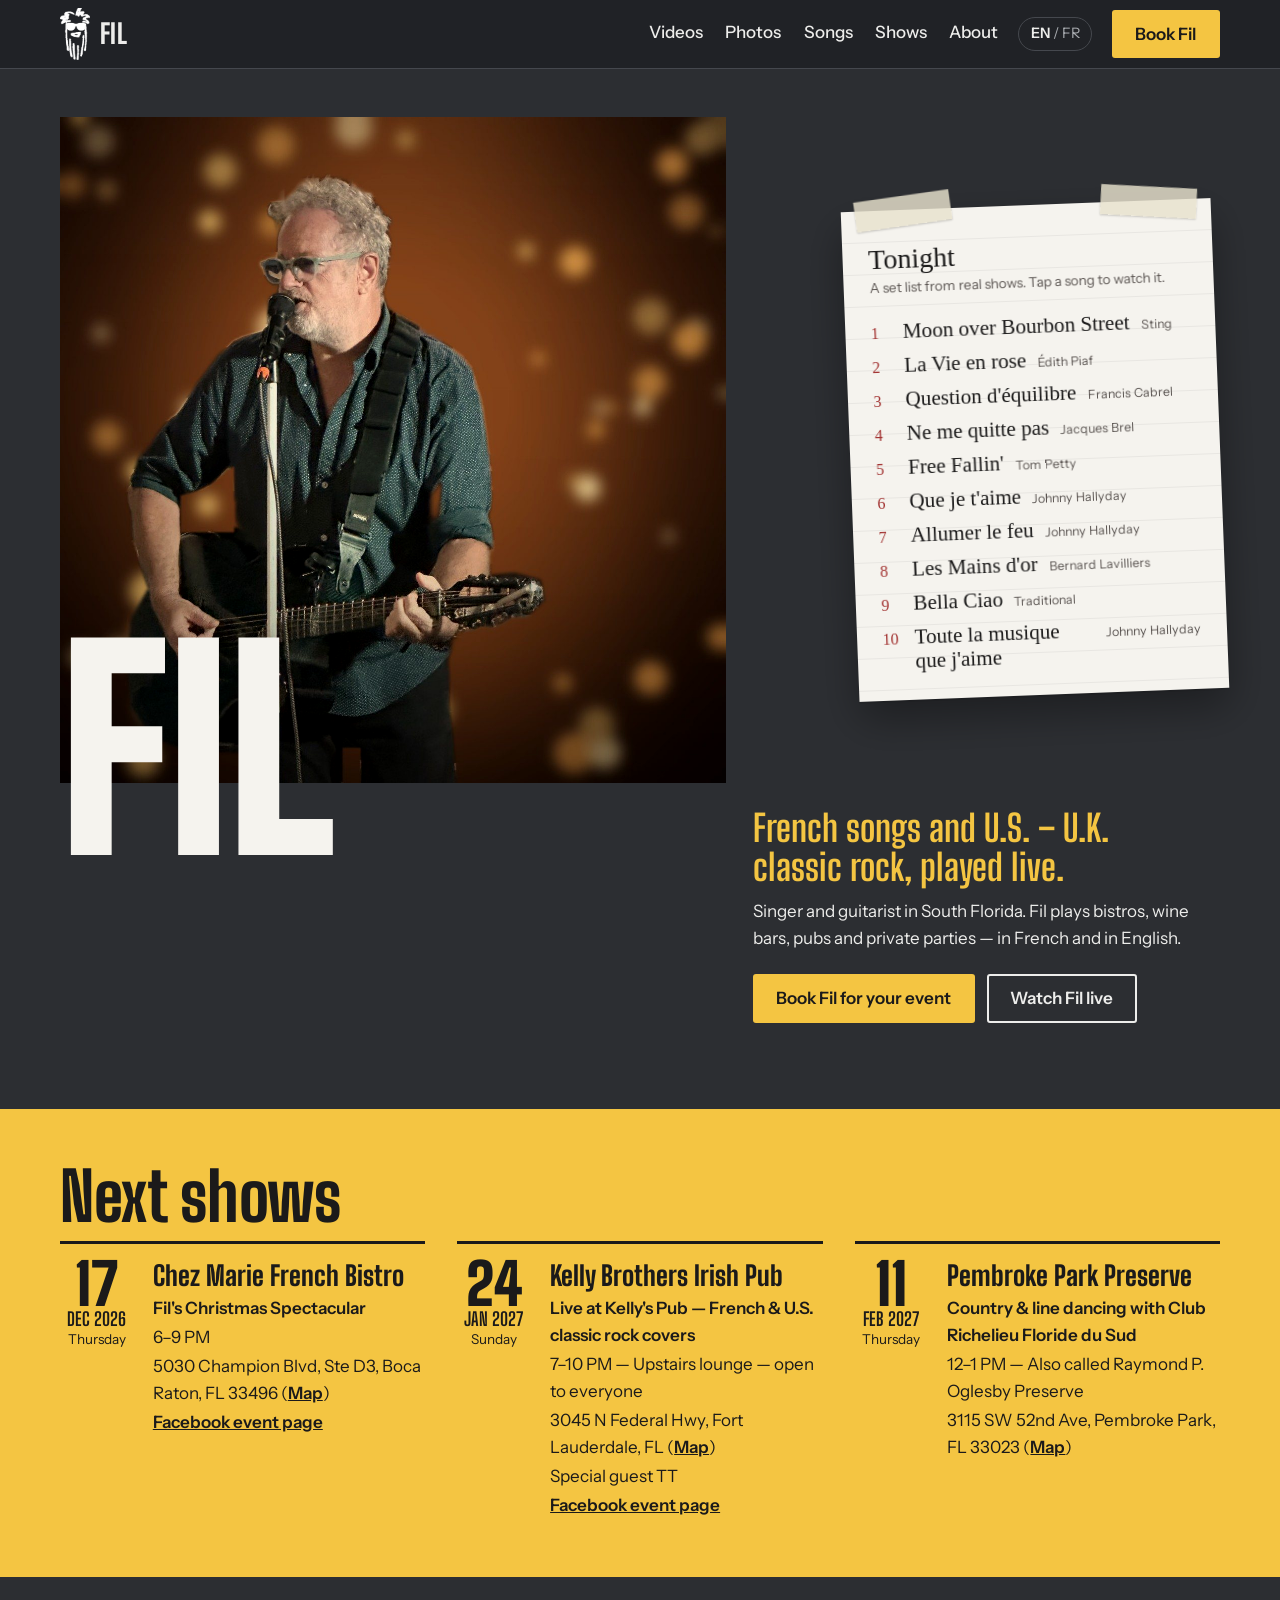
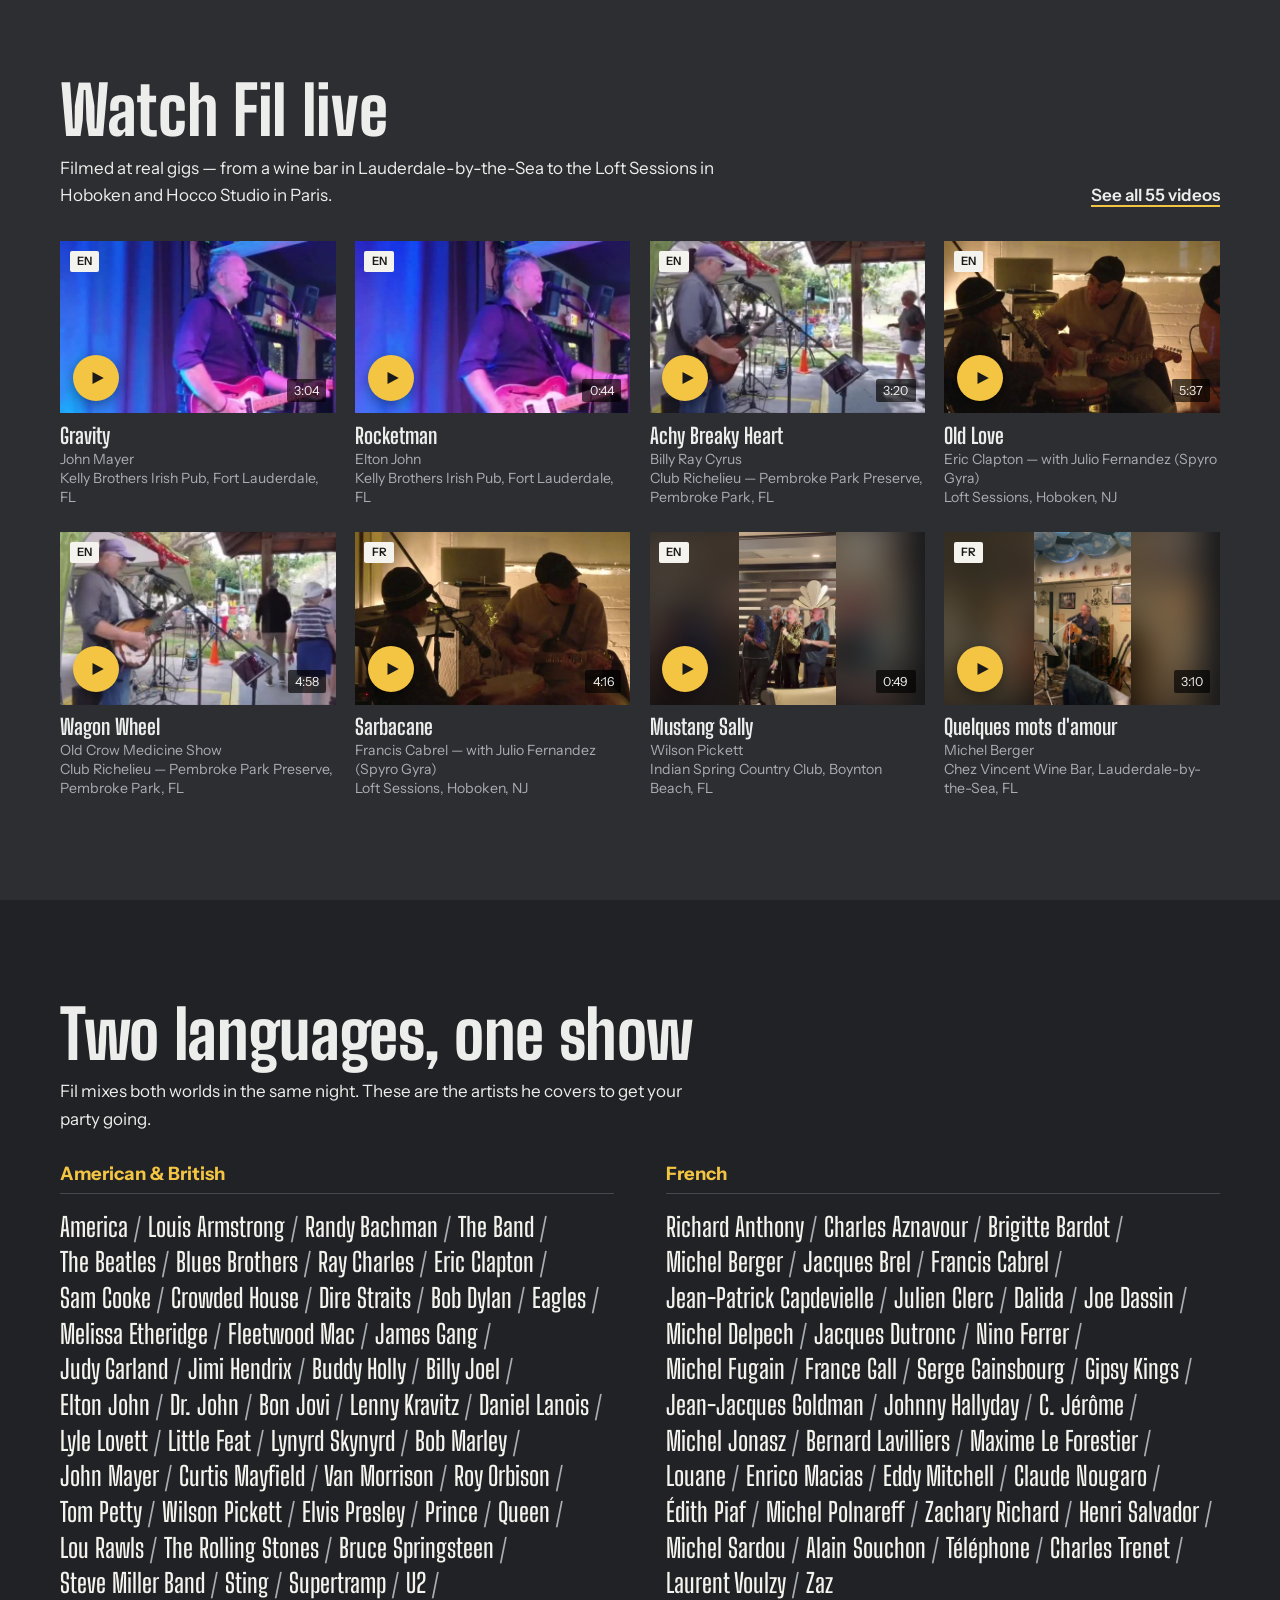
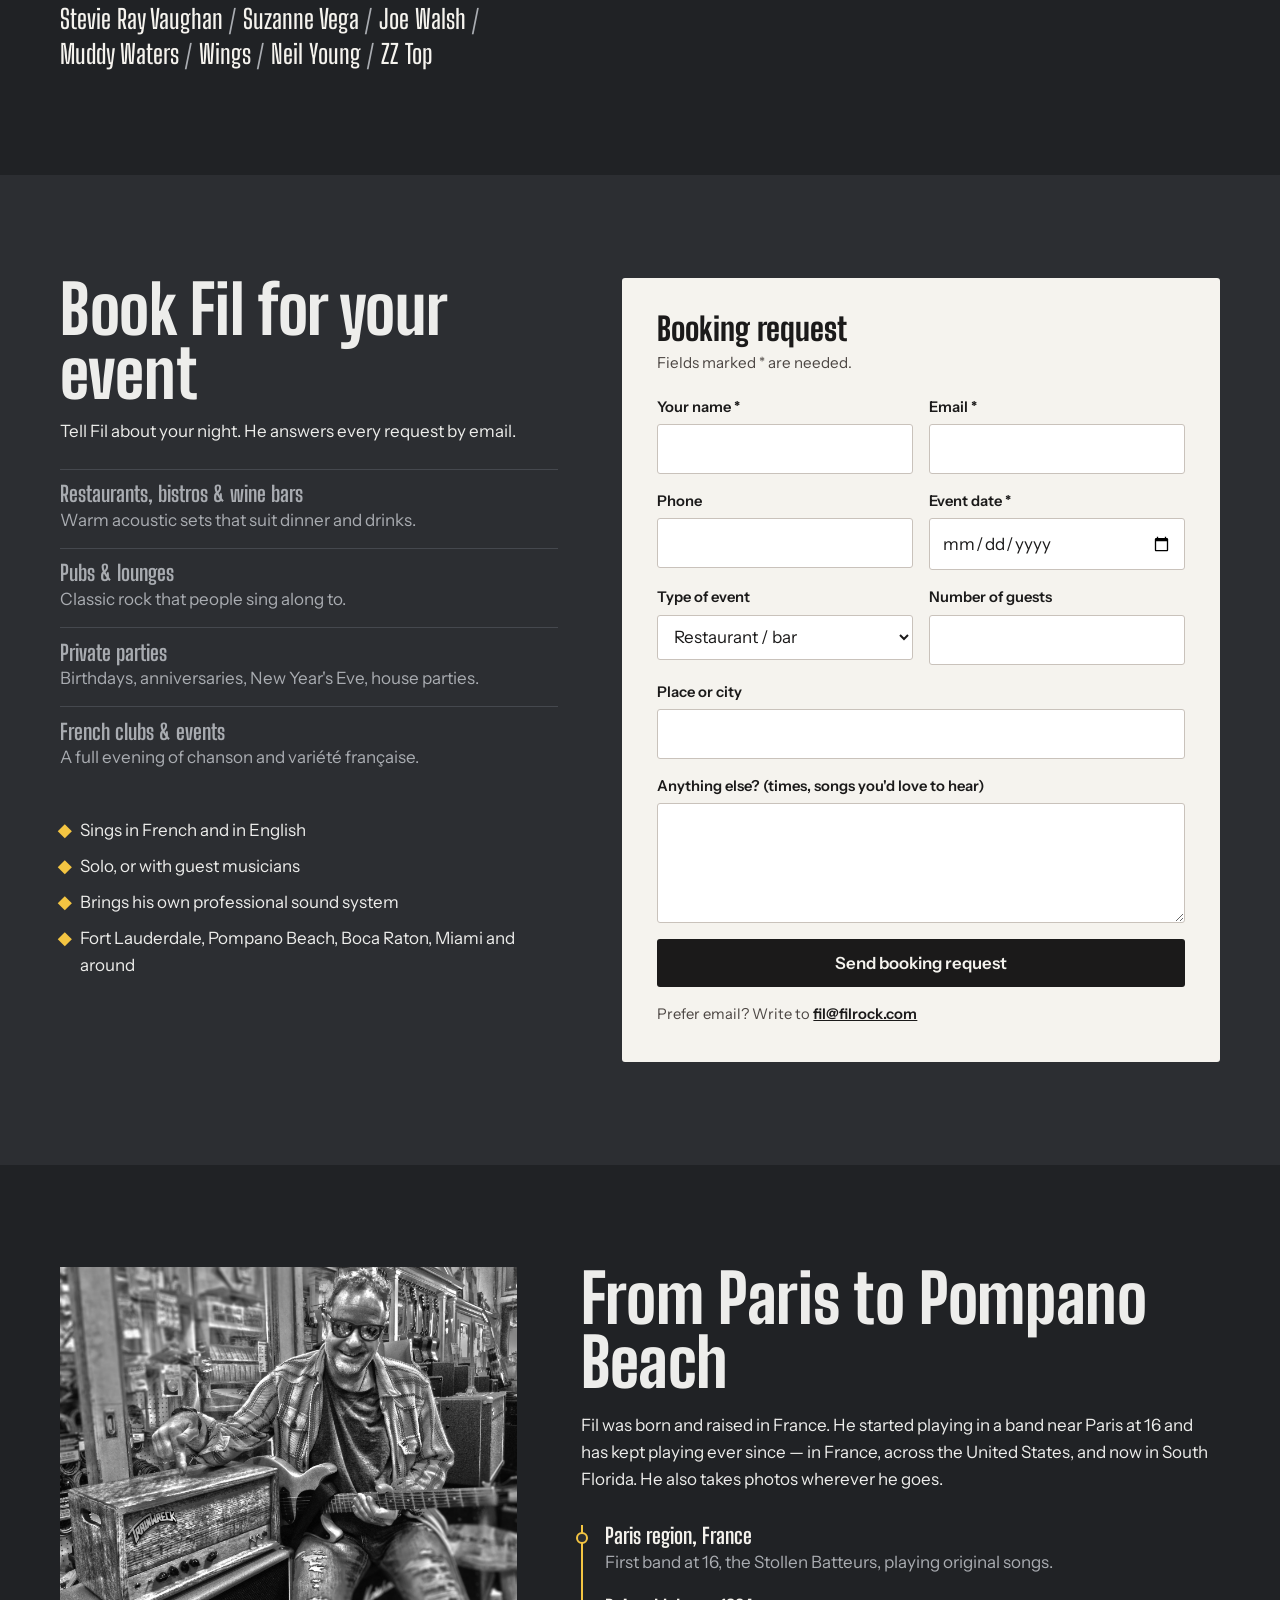
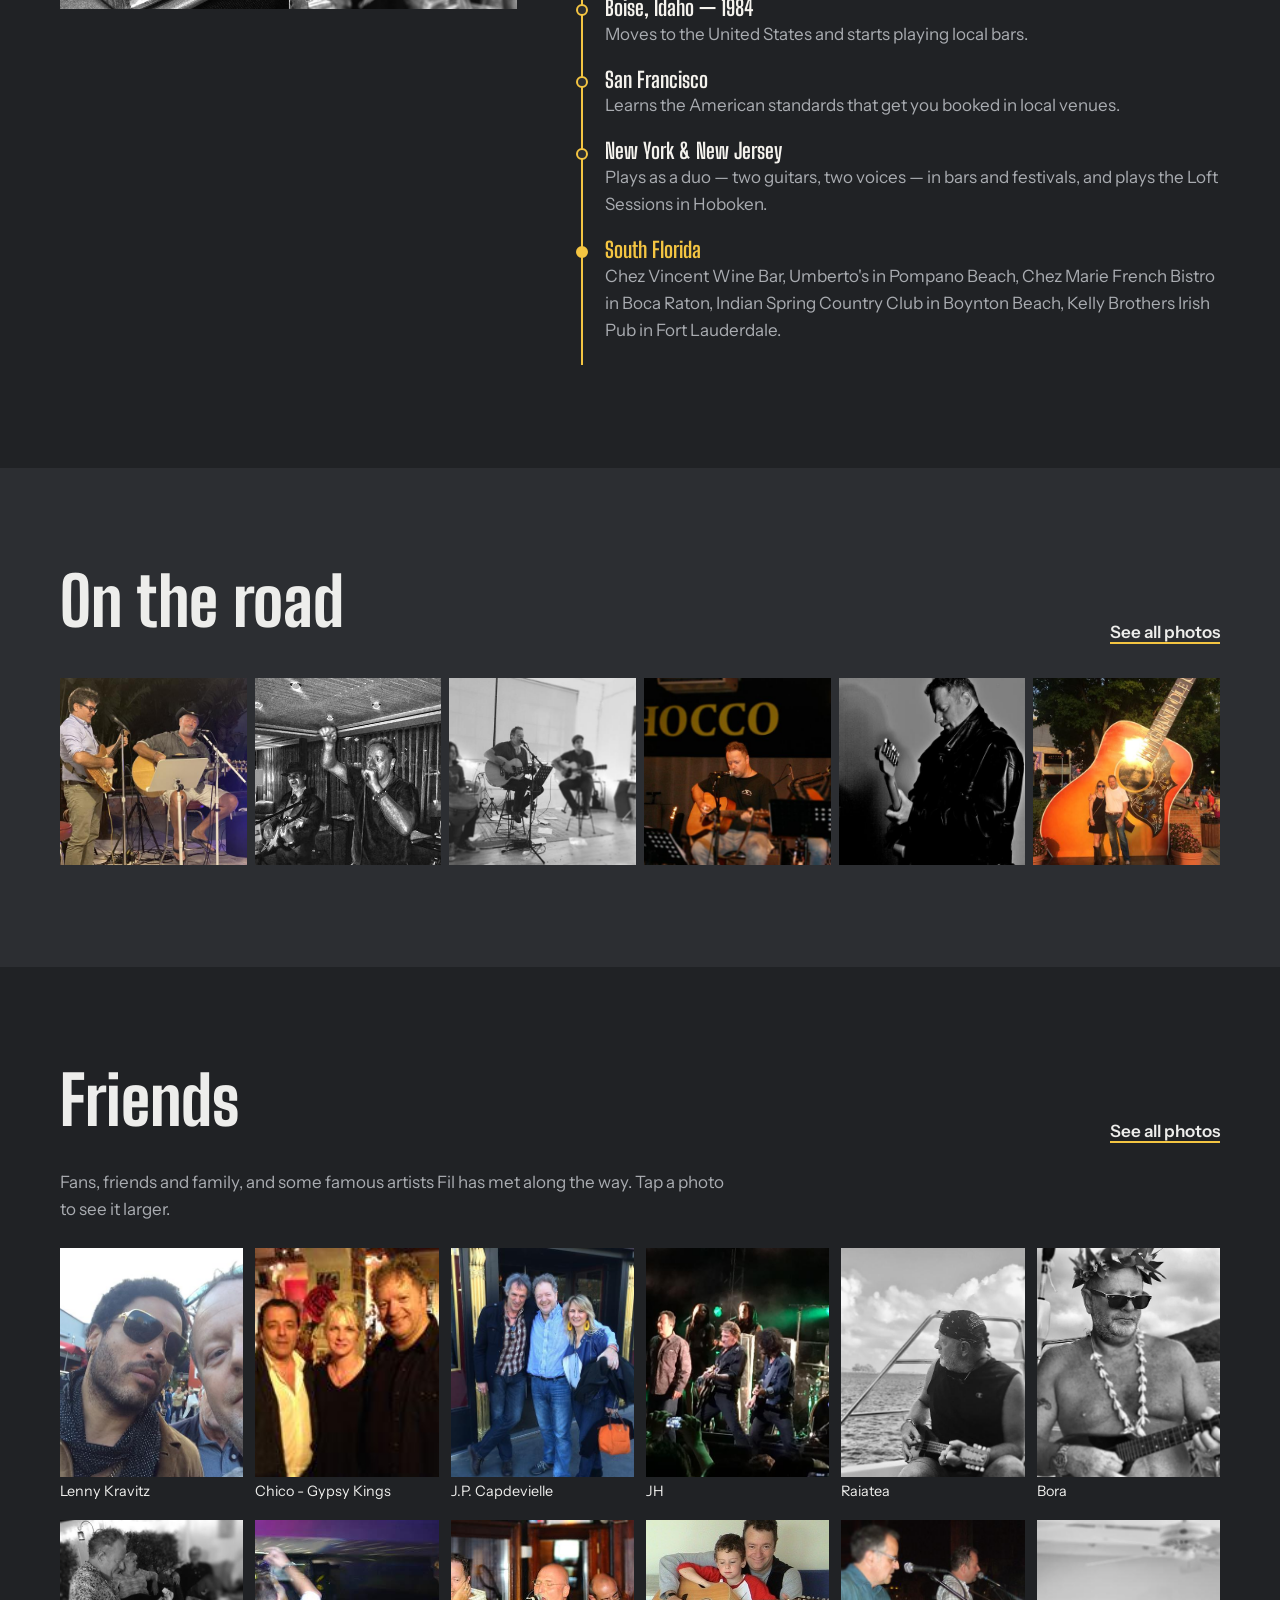
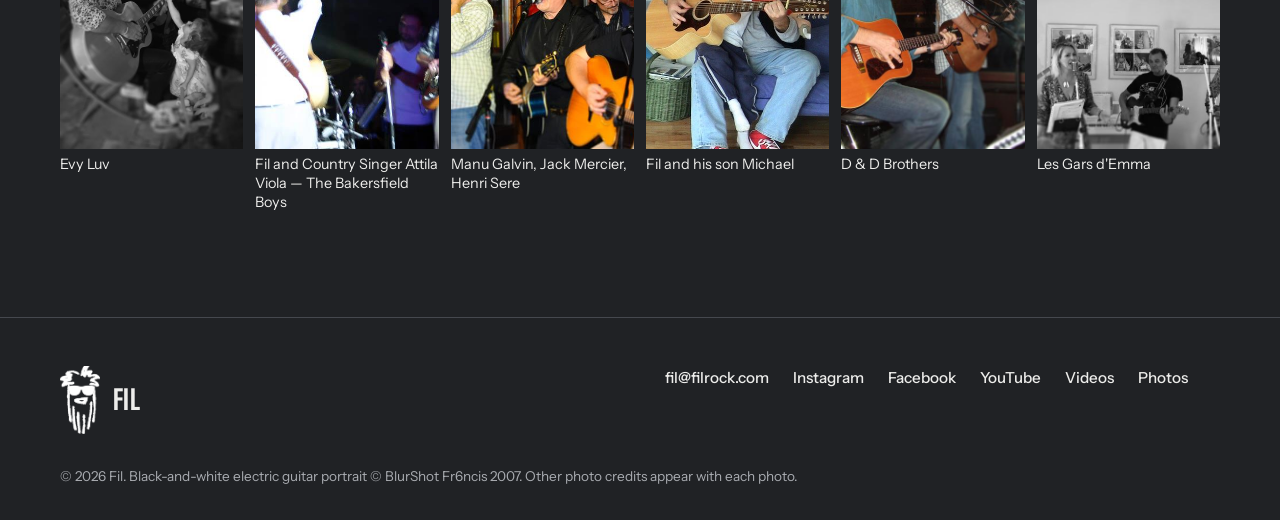
==== commit c732b708: "Home page: tagline "French songs and U.S. – U.K. classic rock", button "Watch Fil live" Co-Authored-" ====
--- a/index.html
+++ b/index.html
@@ -18,7 +18,7 @@
 <link rel="preconnect" href="https://fonts.googleapis.com">
 <link rel="preconnect" href="https://fonts.gstatic.com" crossorigin>
 <link href="https://fonts.googleapis.com/css2?family=Big+Shoulders+Display:wght@600;700;800;900&family=Instrument+Sans:wght@400;500;600;700&family=Permanent+Marker&display=swap" rel="stylesheet">
-<link rel="stylesheet" href="assets/css/site.css?v=20261115b">
+<link rel="stylesheet" href="assets/css/site.css?v=20261115d">
 <script type="application/ld+json">
 {"@context":"https://schema.org","@type":"MusicGroup","name":"Fil","url":"https://filrock.com/","image":"https://filrock.com/assets/img/lib/fil-main-2026-warm.jpg","genre":["French chanson","Classic rock"],"description":"Singer and guitarist in South Florida playing French chansons and classic rock.","email":"fil@filrock.com","areaServed":"South Florida","sameAs":["https://www.instagram.com/fil_rock/","https://www.facebook.com/profile.php?id=61576345754601","https://www.youtube.com/channel/UCnaAOq6yiKES8PhE9cGg55g"]}
 </script>
@@ -55,14 +55,14 @@
       <div class="hero-copy">
         <h1 class="hero-name">Fil</h1>
         <div class="hero-text">
-        <p class="hero-tag"><span data-l="en">French chansons and classic rock, played live.</span><span data-l="fr">Chansons françaises et classic rock, en live.</span></p>
+        <p class="hero-tag"><span data-l="en">French songs and U.S.&nbsp;–&nbsp;U.K. classic rock, played&nbsp;live.</span><span data-l="fr">Chansons françaises et classic rock U.S.&nbsp;–&nbsp;U.K., en&nbsp;live.</span></p>
         <p class="hero-sub">
           <span data-l="en">Singer and guitarist in South Florida. Fil plays bistros, wine bars, pubs and private parties — in French and in English.</span>
           <span data-l="fr">Chanteur et guitariste en Floride du Sud. Fil joue dans les bistrots, les bars à vin, les pubs et les soirées privées — en français et en anglais.</span>
         </p>
         <div class="hero-cta">
           <a class="btn btn-spot" href="#book"><span data-l="en">Book Fil for your event</span><span data-l="fr">Réserver Fil pour votre soirée</span></a>
-          <a class="btn btn-line" href="#videos"><span data-l="en">Watch him live</span><span data-l="fr">Le voir en live</span></a>
+          <a class="btn btn-line" href="#videos"><span data-l="en">Watch Fil live</span><span data-l="fr">Voir Fil en live</span></a>
         </div>
         </div>
       </div>
@@ -253,9 +253,9 @@
   <div class="dlg"><div class="dlg-media"></div><div class="dlg-cap"></div></div>
 </dialog>
 
-<script src="data/videos.js?v=20261115b"></script>
-<script src="data/photos.js?v=20261115b"></script>
-<script src="data/shows.js?v=20261115b"></script>
-<script src="assets/js/site.js?v=20261115b"></script>
+<script src="data/videos.js?v=20261115d"></script>
+<script src="data/photos.js?v=20261115d"></script>
+<script src="data/shows.js?v=20261115d"></script>
+<script src="assets/js/site.js?v=20261115d"></script>
 </body>
 </html>
--- a/assets/css/site.css
+++ b/assets/css/site.css
@@ -75,7 +75,7 @@
 .hero-copy{grid-column:1/-1;grid-row:2;display:grid;grid-template-columns:7fr 5fr;column-gap:clamp(1rem,3vw,3rem);align-items:end;position:relative;z-index:2}
 .hero-name{align-self:start;font:900 clamp(7rem,22vw,17rem)/.8 var(--display);margin:calc(-1 * clamp(4.2rem,11vw,9.6rem)) 0 0;letter-spacing:-.01em;color:var(--paper);text-transform:uppercase}
 .hero-text{padding:1.6rem 0 .6rem}
-.hero-tag{font:700 clamp(1.5rem,3vw,2.3rem)/1.08 var(--display);margin:0 0 .6rem;color:var(--spot);max-width:20ch}
+.hero-tag{font:700 clamp(1.5rem,3vw,2.3rem)/1.08 var(--display);margin:0 0 .6rem;color:var(--spot);max-width:26ch}
 .hero-sub{max-width:46ch;margin:0 0 1.4rem;color:var(--text)}
 .hero-cta{display:flex;flex-wrap:wrap;gap:.75rem}
 
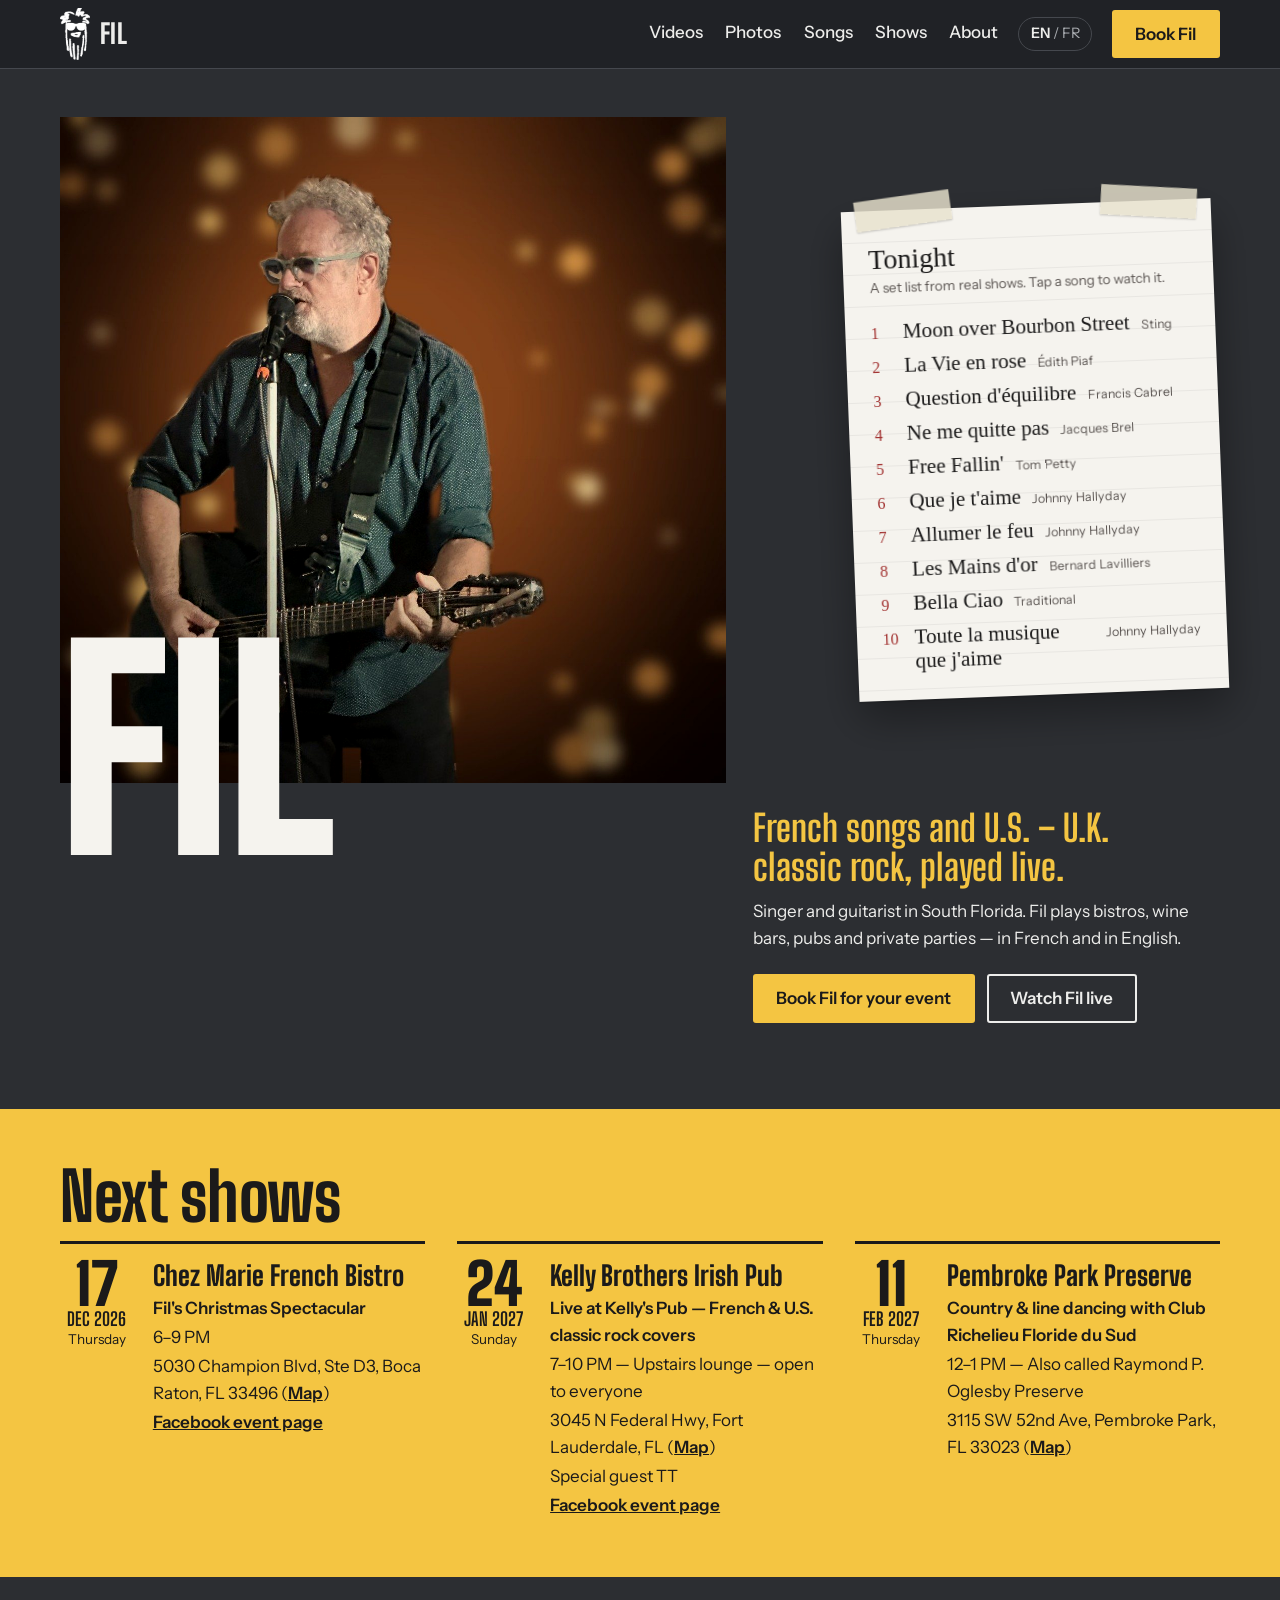
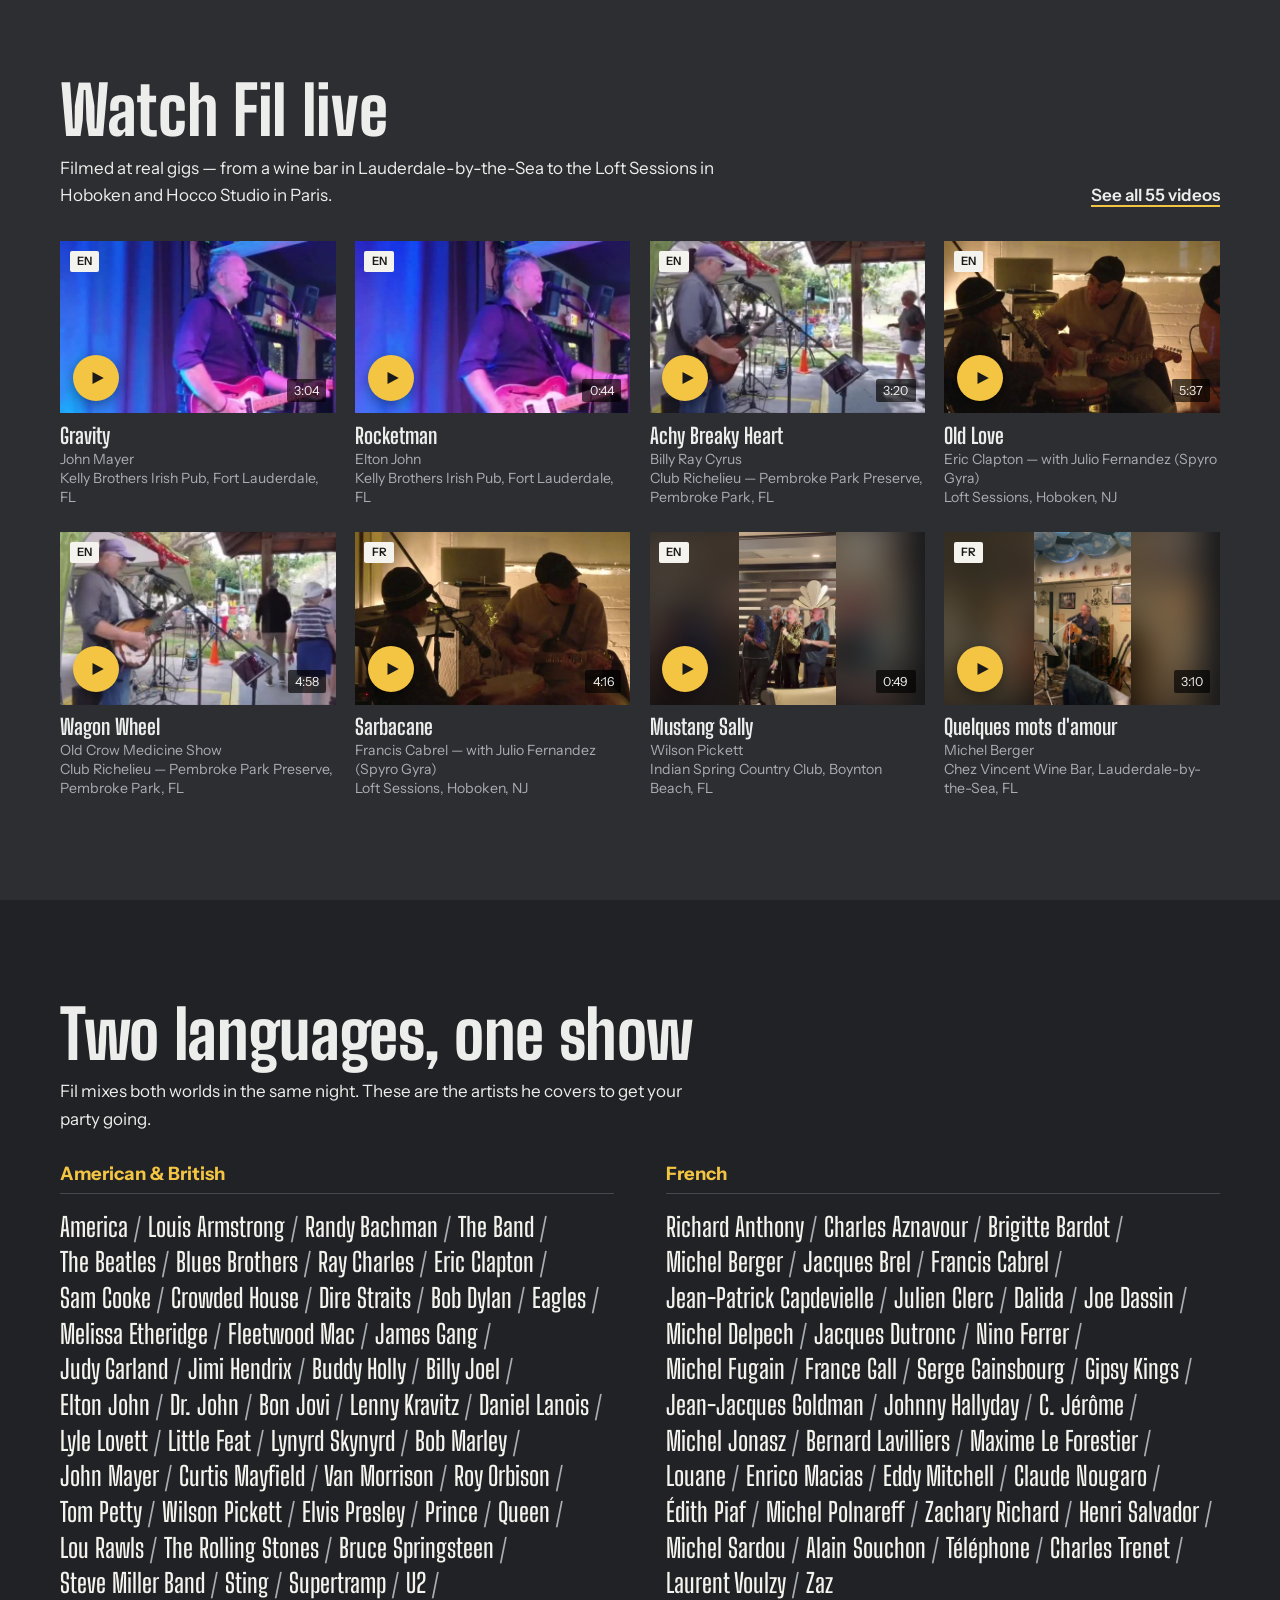
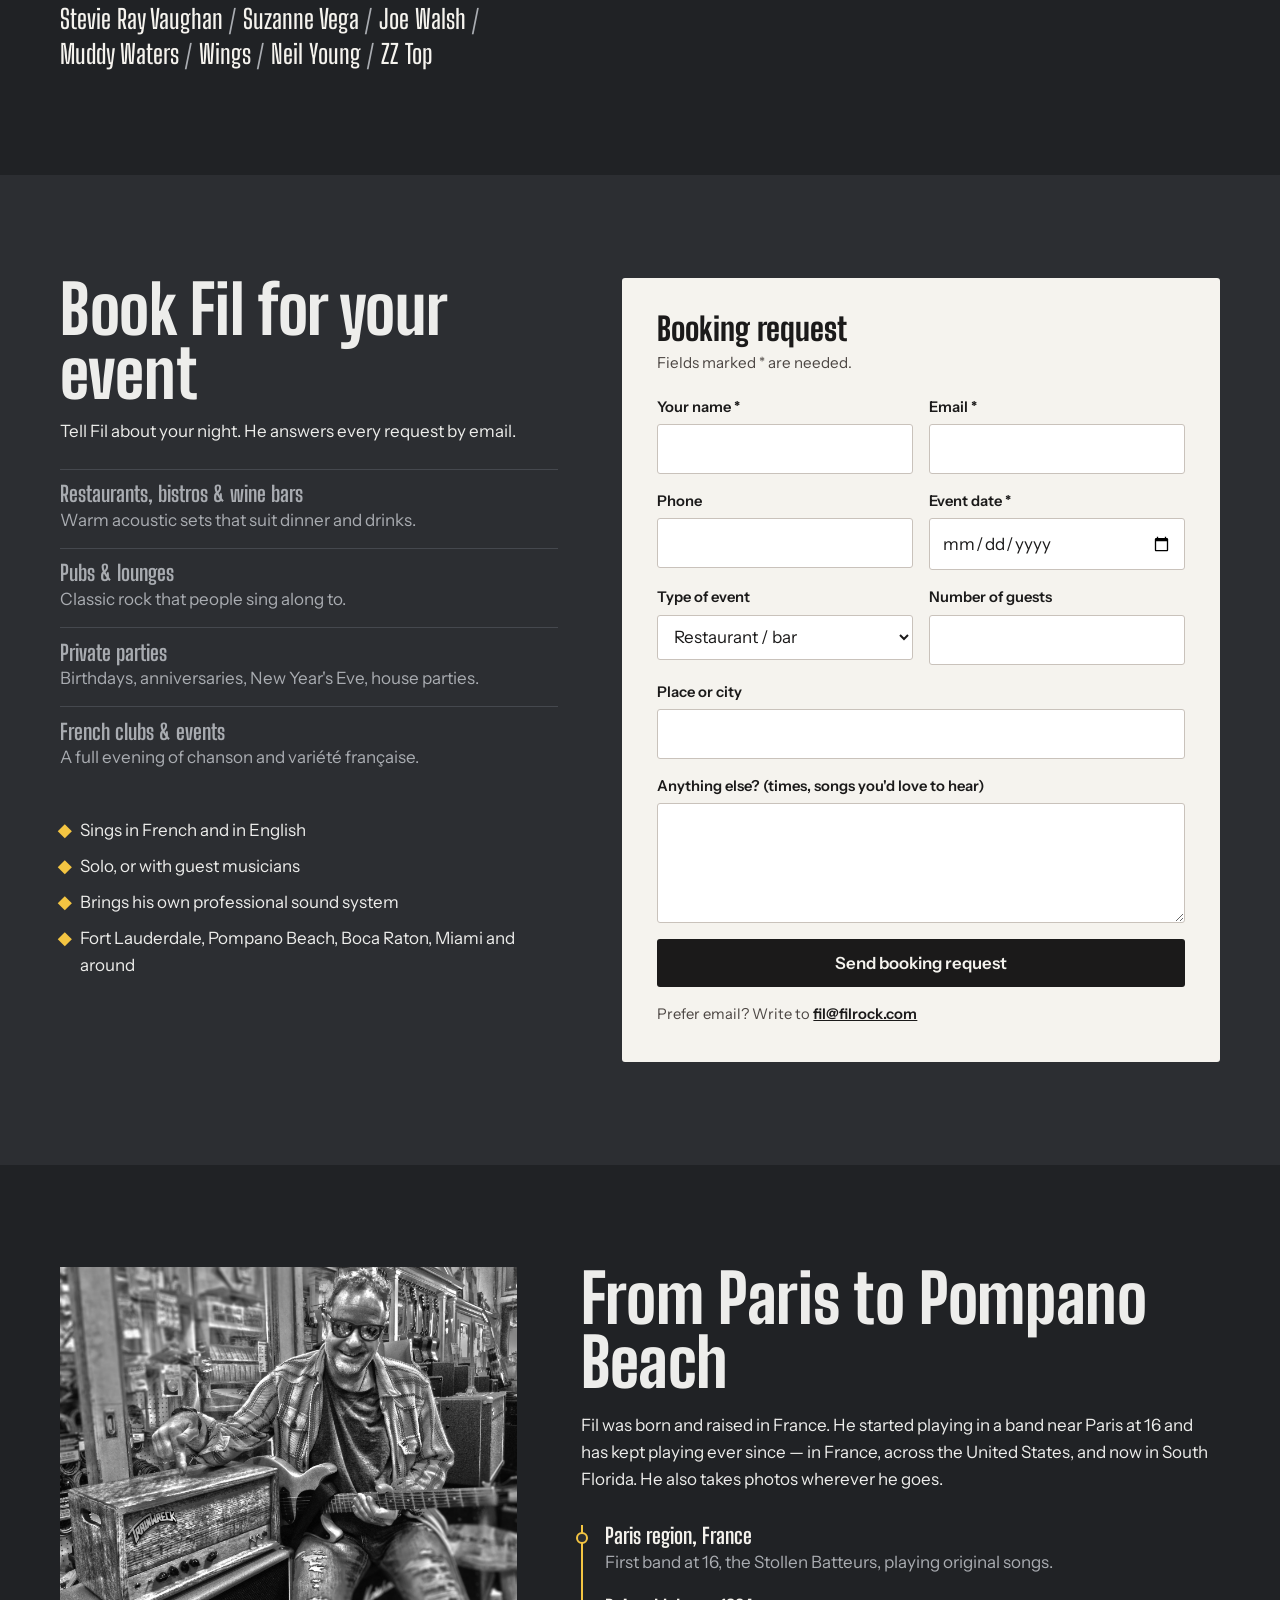
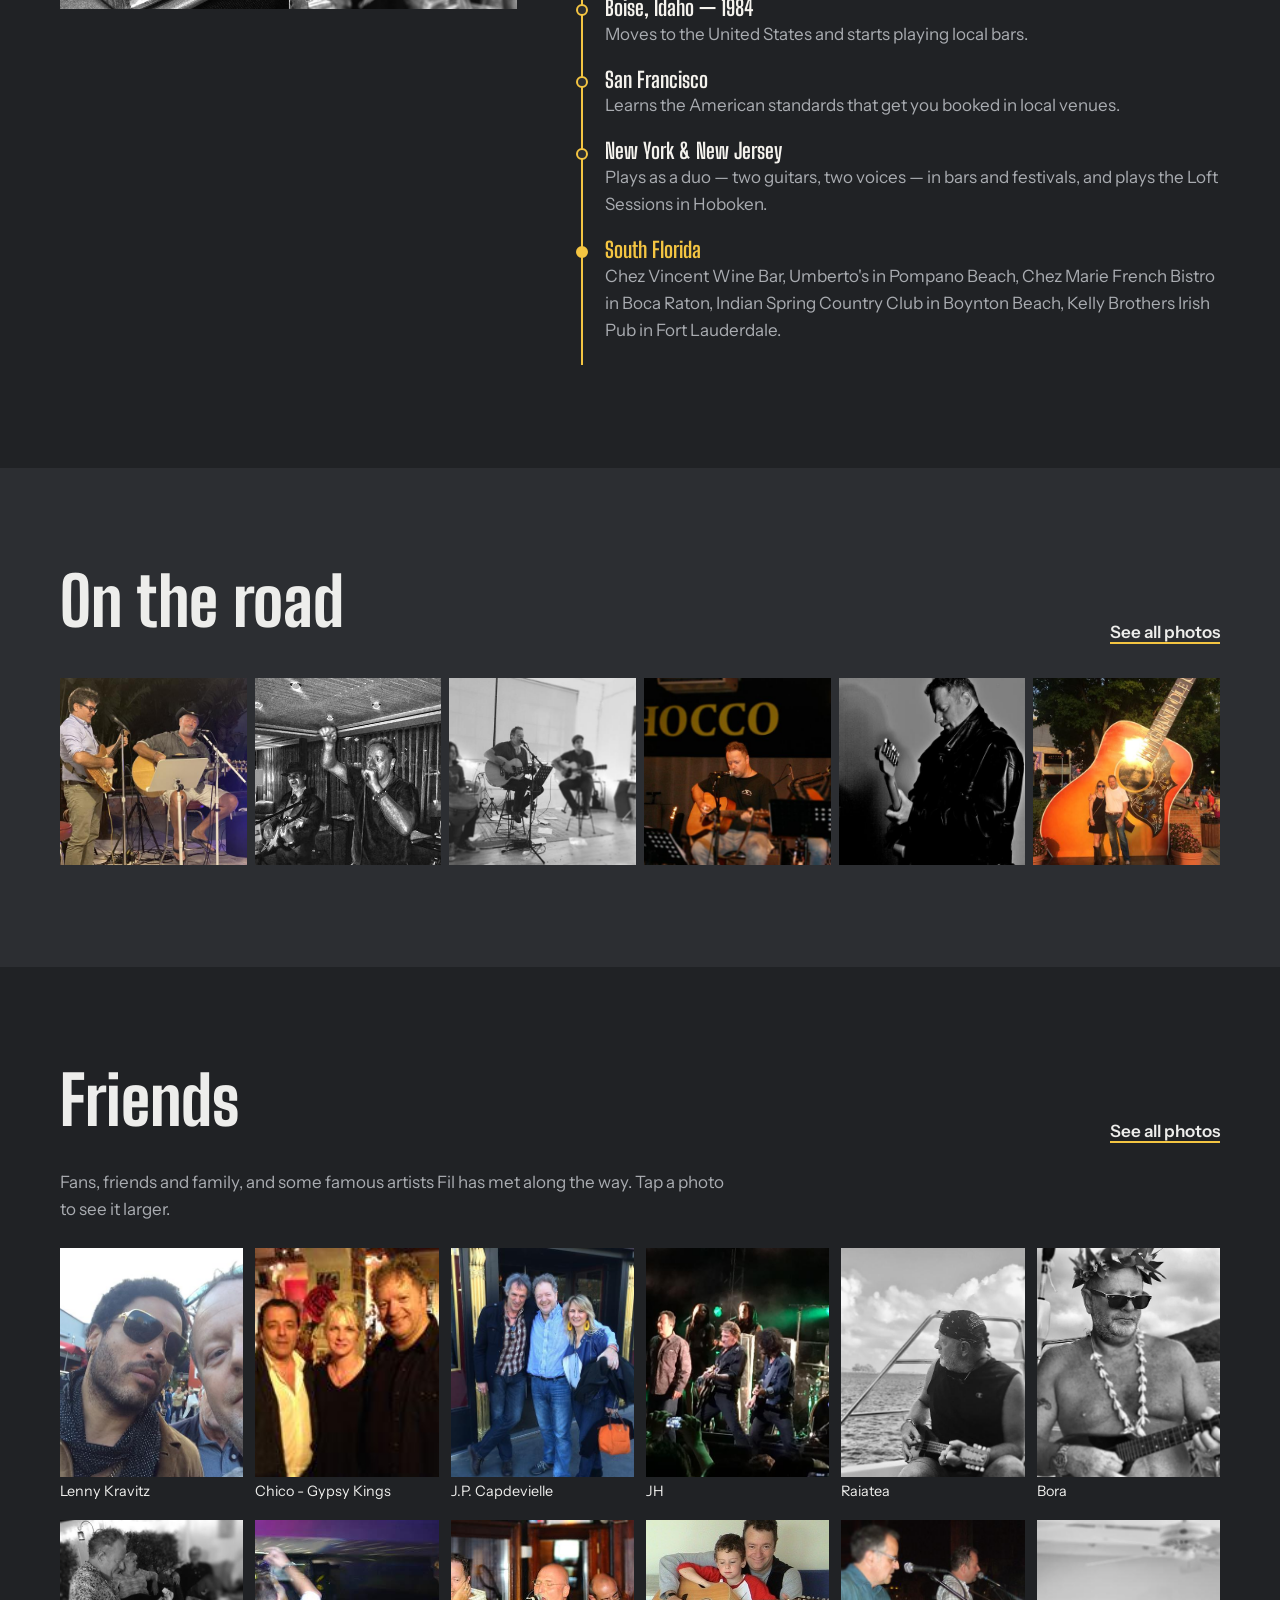
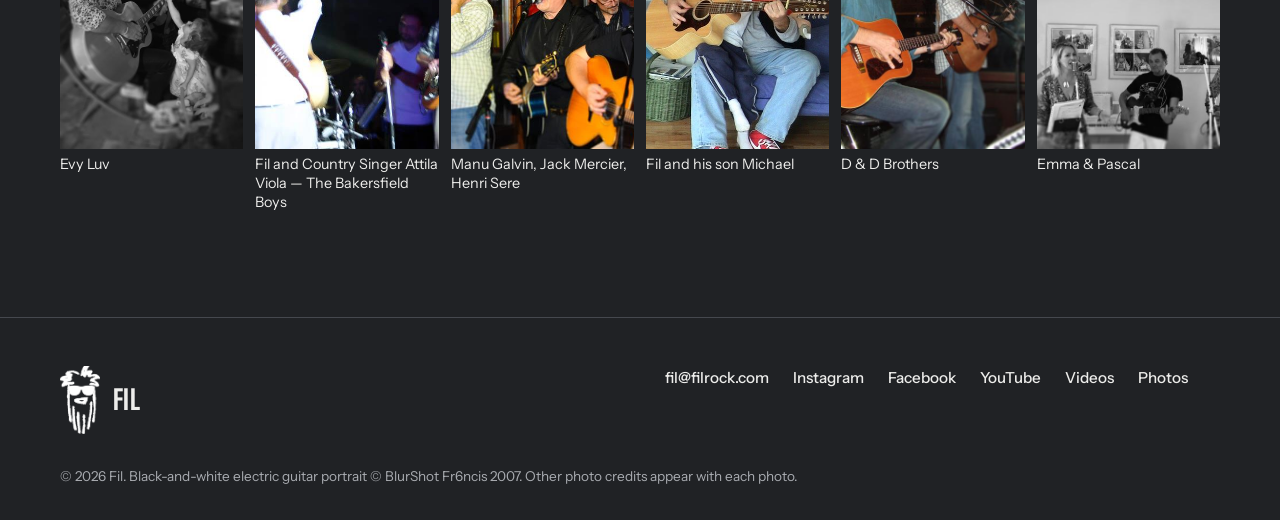
==== commit eb693da6: "Photos: "Les Gars d'Emma" captions now "Emma & Pascal" Co-Authored-By: Claude Opus 5.5 <noreply@anth" ====
--- a/index.html
+++ b/index.html
@@ -18,7 +18,7 @@
 <link rel="preconnect" href="https://fonts.googleapis.com">
 <link rel="preconnect" href="https://fonts.gstatic.com" crossorigin>
 <link href="https://fonts.googleapis.com/css2?family=Big+Shoulders+Display:wght@600;700;800;900&family=Instrument+Sans:wght@400;500;600;700&family=Permanent+Marker&display=swap" rel="stylesheet">
-<link rel="stylesheet" href="assets/css/site.css?v=20261115d">
+<link rel="stylesheet" href="assets/css/site.css?v=20261115f">
 <script type="application/ld+json">
 {"@context":"https://schema.org","@type":"MusicGroup","name":"Fil","url":"https://filrock.com/","image":"https://filrock.com/assets/img/lib/fil-main-2026-warm.jpg","genre":["French chanson","Classic rock"],"description":"Singer and guitarist in South Florida playing French chansons and classic rock.","email":"fil@filrock.com","areaServed":"South Florida","sameAs":["https://www.instagram.com/fil_rock/","https://www.facebook.com/profile.php?id=61576345754601","https://www.youtube.com/channel/UCnaAOq6yiKES8PhE9cGg55g"]}
 </script>
@@ -253,9 +253,9 @@
   <div class="dlg"><div class="dlg-media"></div><div class="dlg-cap"></div></div>
 </dialog>
 
-<script src="data/videos.js?v=20261115d"></script>
-<script src="data/photos.js?v=20261115d"></script>
-<script src="data/shows.js?v=20261115d"></script>
-<script src="assets/js/site.js?v=20261115d"></script>
+<script src="data/videos.js?v=20261115f"></script>
+<script src="data/photos.js?v=20261115f"></script>
+<script src="data/shows.js?v=20261115f"></script>
+<script src="assets/js/site.js?v=20261115f"></script>
 </body>
 </html>
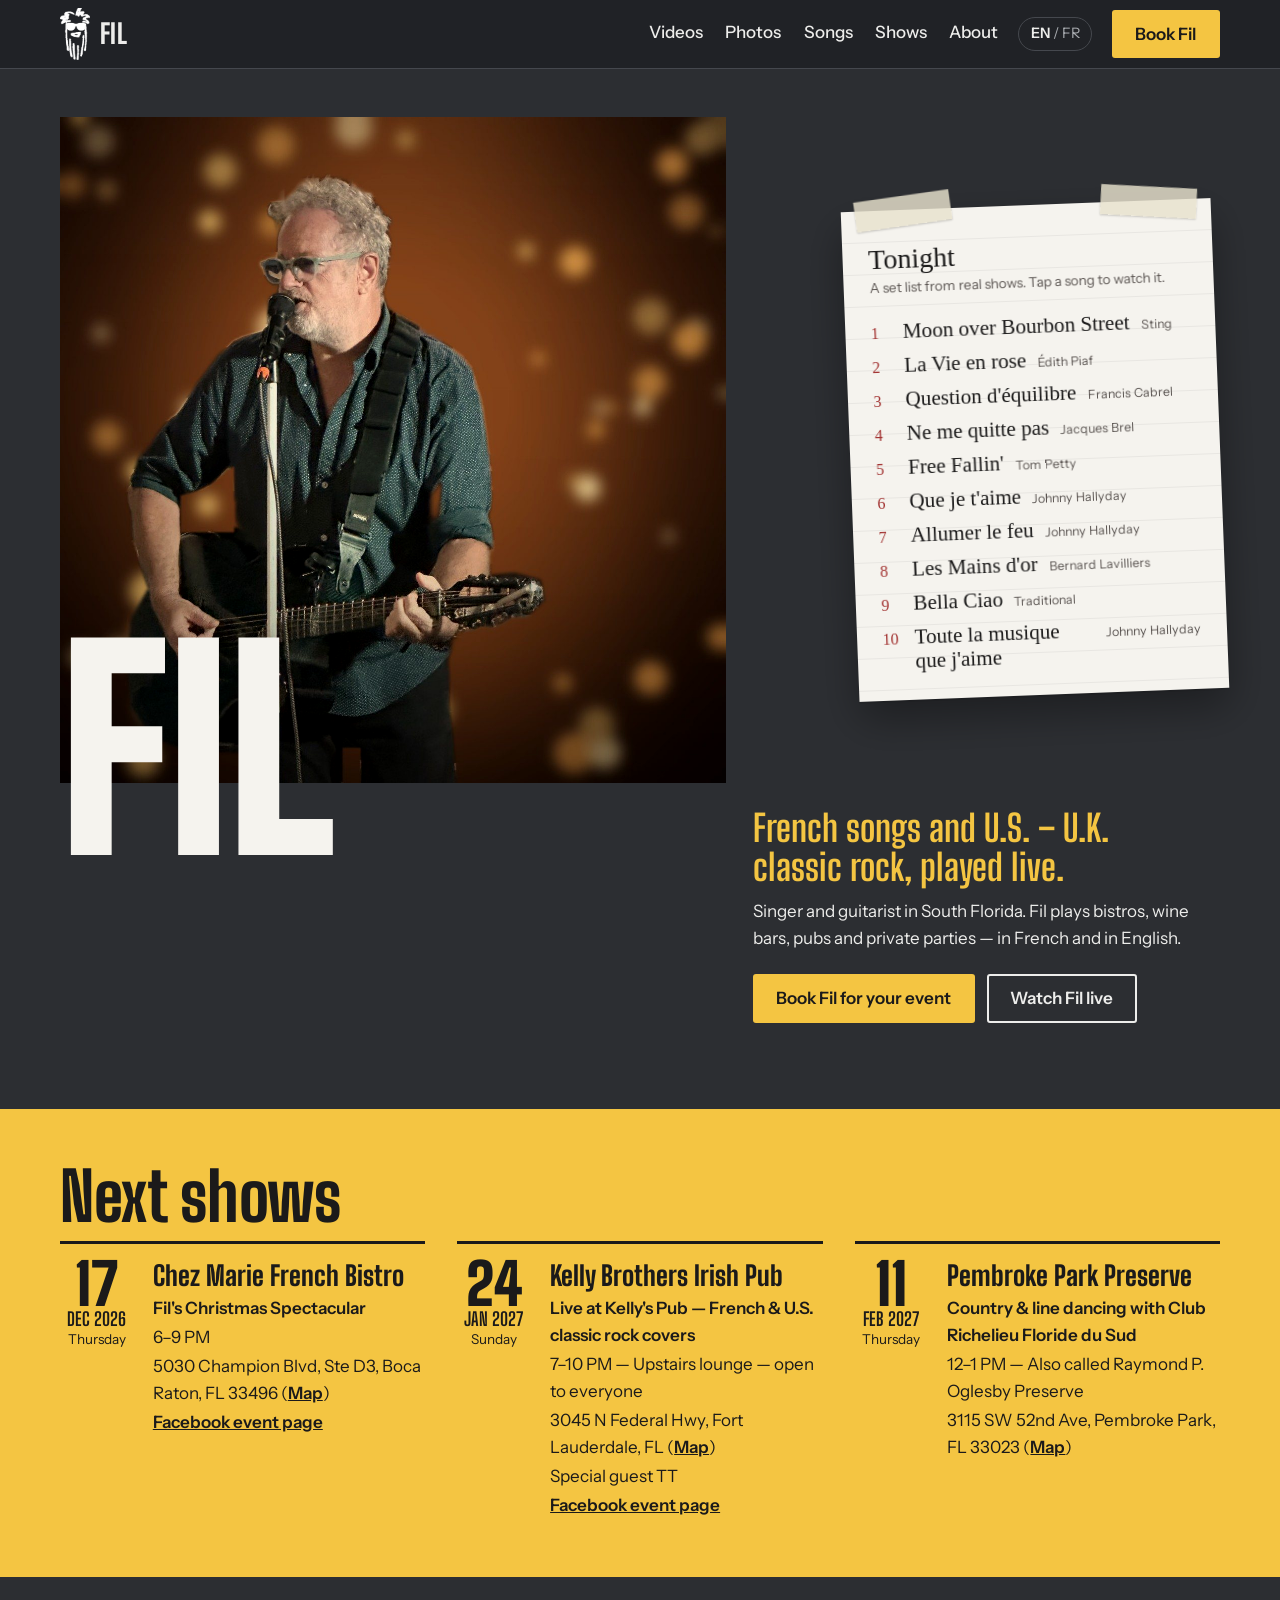
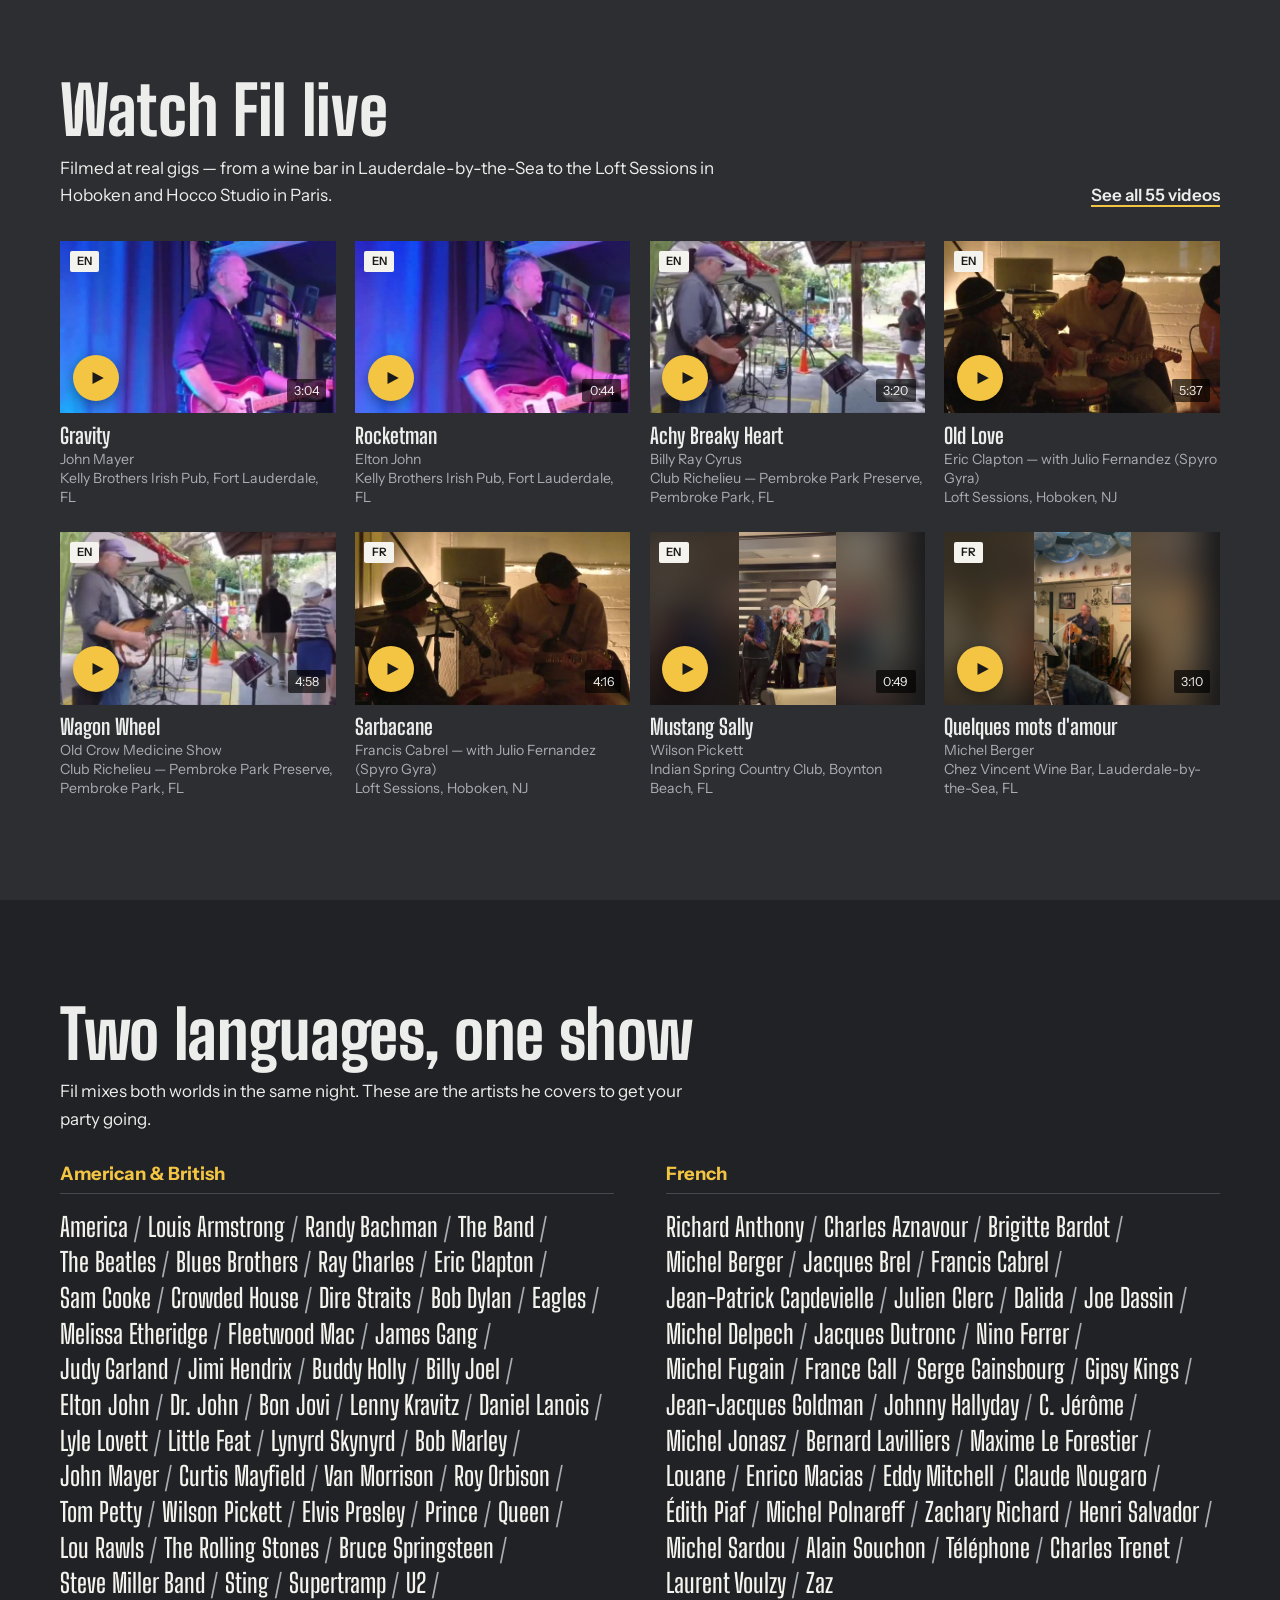
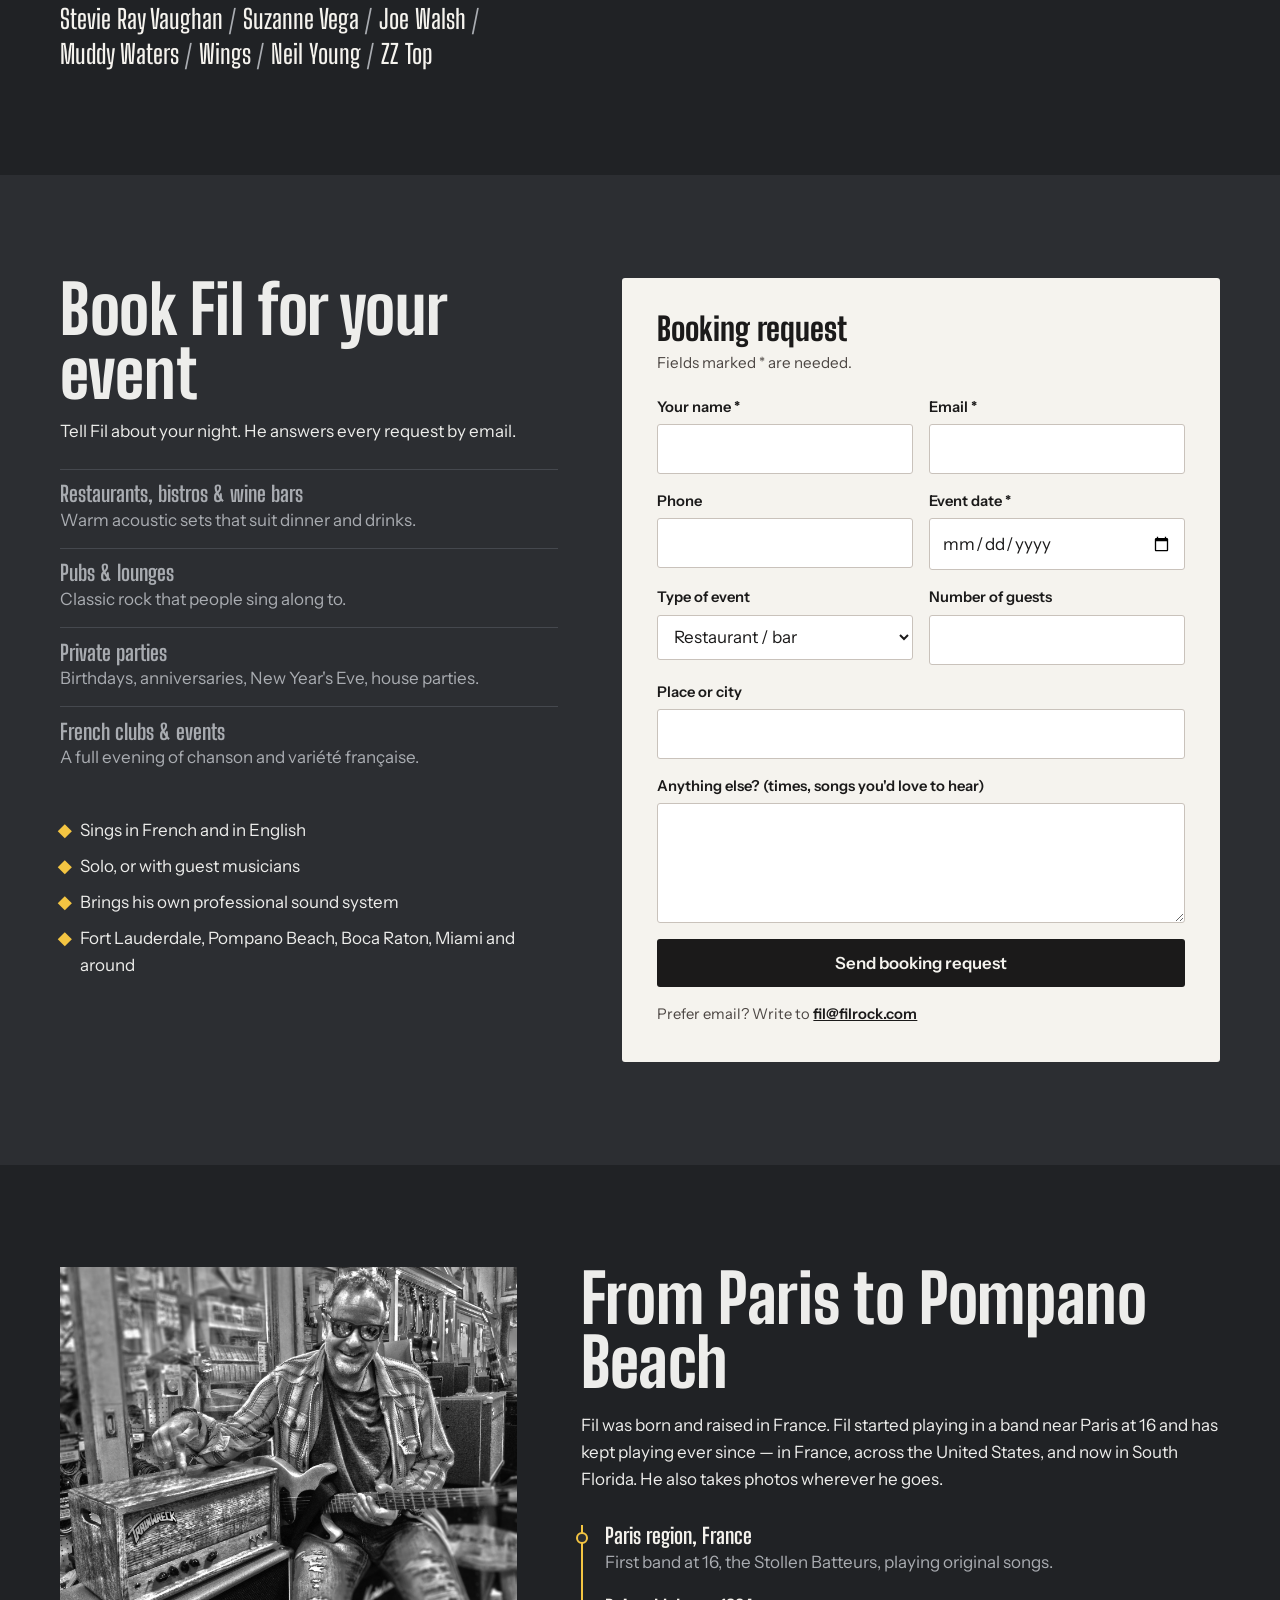
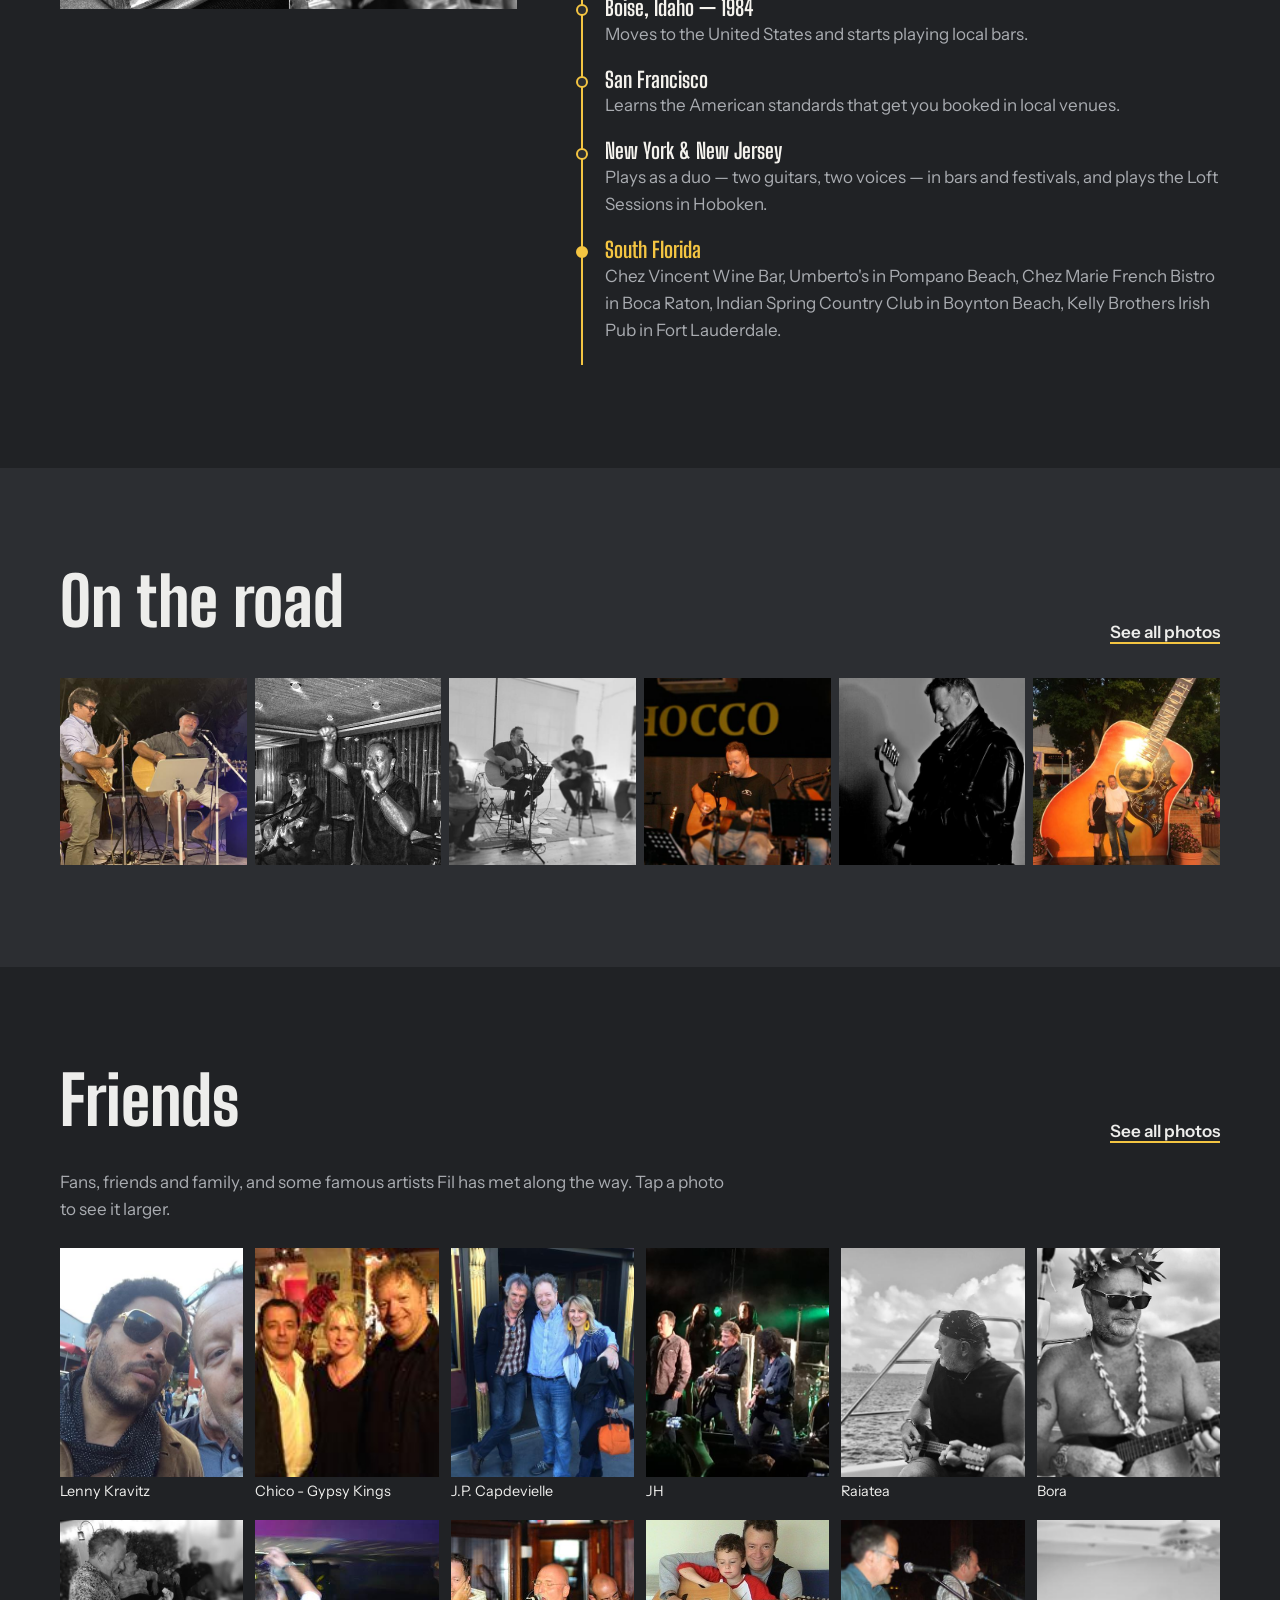
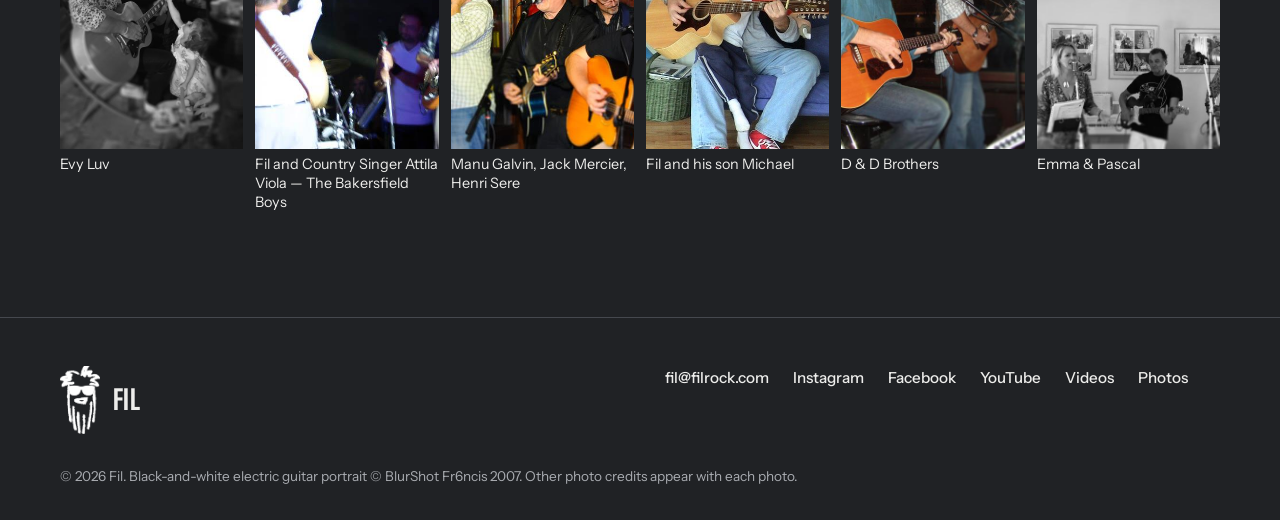
==== commit 091c1504: "About: "Fil started playing…" instead of "He started playing…" Co-Authored-By: Claude Opus 5.5 <nore" ====
--- a/index.html
+++ b/index.html
@@ -18,7 +18,7 @@
 <link rel="preconnect" href="https://fonts.googleapis.com">
 <link rel="preconnect" href="https://fonts.gstatic.com" crossorigin>
 <link href="https://fonts.googleapis.com/css2?family=Big+Shoulders+Display:wght@600;700;800;900&family=Instrument+Sans:wght@400;500;600;700&family=Permanent+Marker&display=swap" rel="stylesheet">
-<link rel="stylesheet" href="assets/css/site.css?v=20261115f">
+<link rel="stylesheet" href="assets/css/site.css?v=20261115g">
 <script type="application/ld+json">
 {"@context":"https://schema.org","@type":"MusicGroup","name":"Fil","url":"https://filrock.com/","image":"https://filrock.com/assets/img/lib/fil-main-2026-warm.jpg","genre":["French chanson","Classic rock"],"description":"Singer and guitarist in South Florida playing French chansons and classic rock.","email":"fil@filrock.com","areaServed":"South Florida","sameAs":["https://www.instagram.com/fil_rock/","https://www.facebook.com/profile.php?id=61576345754601","https://www.youtube.com/channel/UCnaAOq6yiKES8PhE9cGg55g"]}
 </script>
@@ -183,7 +183,7 @@
       </figure>
       <div class="about-text">
         <h2 class="h2" id="about-title"><span data-l="en">From Paris to Pompano Beach</span><span data-l="fr">De Paris à Pompano Beach</span></h2>
-        <p><span data-l="en">Fil was born and raised in France. He started playing in a band near Paris at 16 and has kept playing ever since — in France, across the United States, and now in South Florida. He also takes photos wherever he goes.</span><span data-l="fr">Fil est né et a grandi en France. Il a commencé à jouer dans un groupe de la région parisienne à 16 ans et n'a jamais arrêté depuis — en France, à travers les États-Unis, et aujourd'hui en Floride du Sud. Il prend aussi des photos partout où il passe.</span></p>
+        <p><span data-l="en">Fil was born and raised in France. Fil started playing in a band near Paris at 16 and has kept playing ever since — in France, across the United States, and now in South Florida. He also takes photos wherever he goes.</span><span data-l="fr">Fil est né et a grandi en France. Fil a commencé à jouer dans un groupe de la région parisienne à 16 ans et n'a jamais arrêté depuis — en France, à travers les États-Unis, et aujourd'hui en Floride du Sud. Il prend aussi des photos partout où il passe.</span></p>
         <ol class="road">
           <li><strong><span data-l="en">Paris region, France</span><span data-l="fr">Région parisienne</span></strong><span><span data-l="en">First band at 16, the Stollen Batteurs, playing original songs.</span><span data-l="fr">Premier groupe à 16 ans, les Stollen Batteurs, avec des chansons originales.</span></span></li>
           <li><strong><span data-l="en">Boise, Idaho — 1984</span><span data-l="fr">Boise, Idaho — 1984</span></strong><span><span data-l="en">Moves to the United States and starts playing local bars.</span><span data-l="fr">S'installe aux États-Unis et commence à jouer dans les bars du coin.</span></span></li>
@@ -253,9 +253,9 @@
   <div class="dlg"><div class="dlg-media"></div><div class="dlg-cap"></div></div>
 </dialog>
 
-<script src="data/videos.js?v=20261115f"></script>
-<script src="data/photos.js?v=20261115f"></script>
-<script src="data/shows.js?v=20261115f"></script>
-<script src="assets/js/site.js?v=20261115f"></script>
+<script src="data/videos.js?v=20261115g"></script>
+<script src="data/photos.js?v=20261115g"></script>
+<script src="data/shows.js?v=20261115g"></script>
+<script src="assets/js/site.js?v=20261115g"></script>
 </body>
 </html>
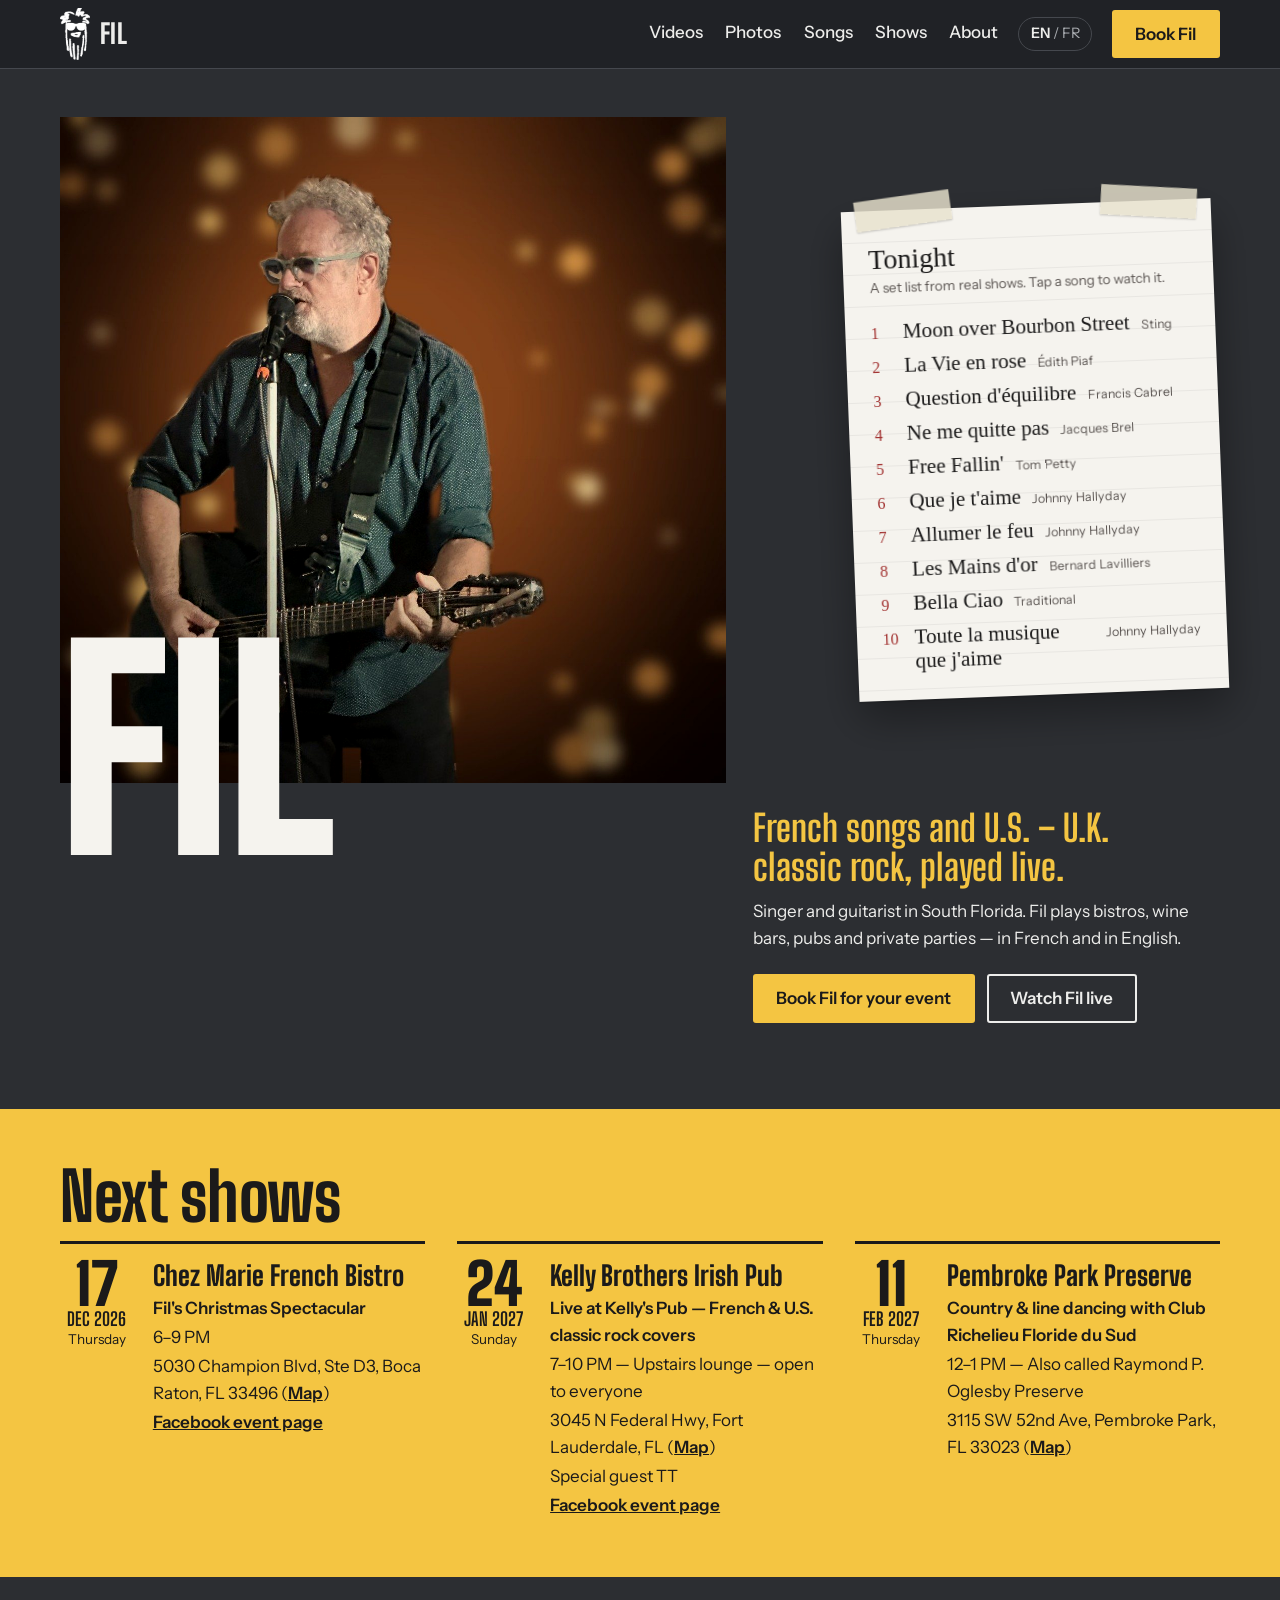
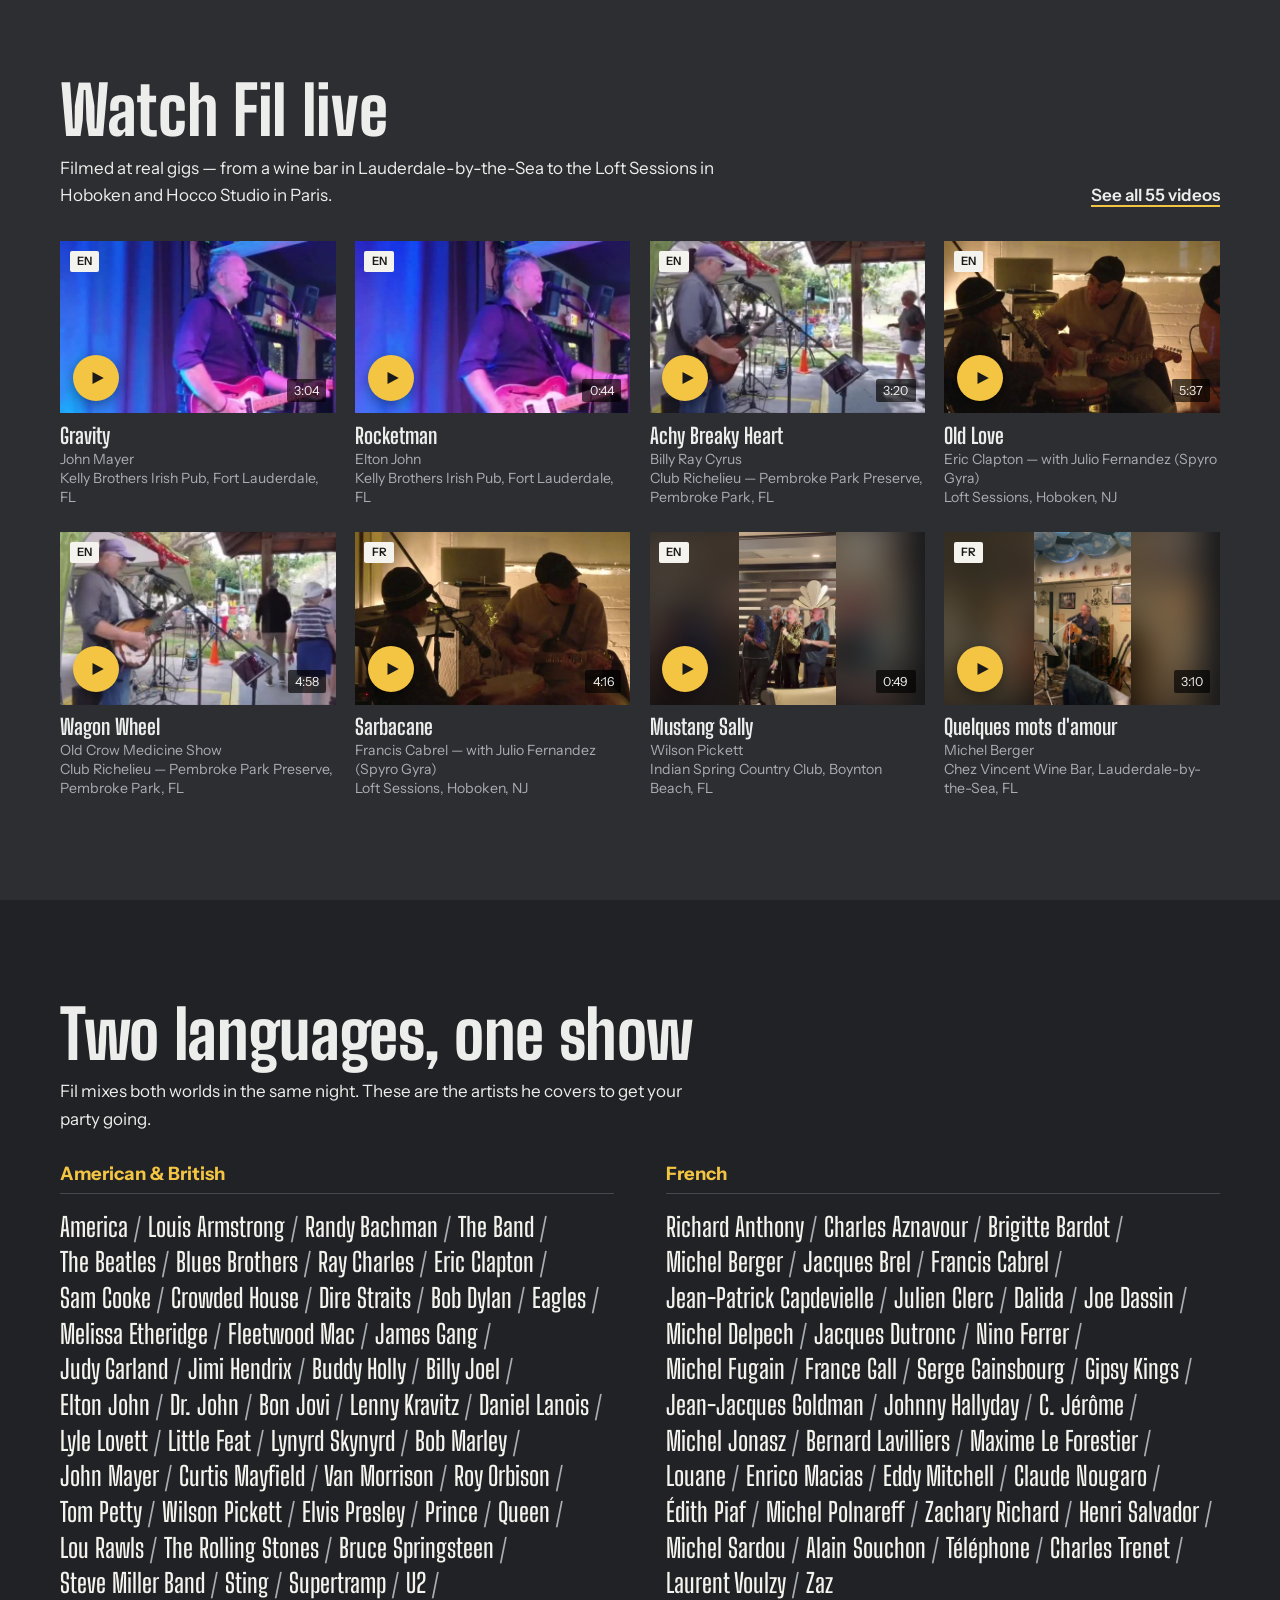
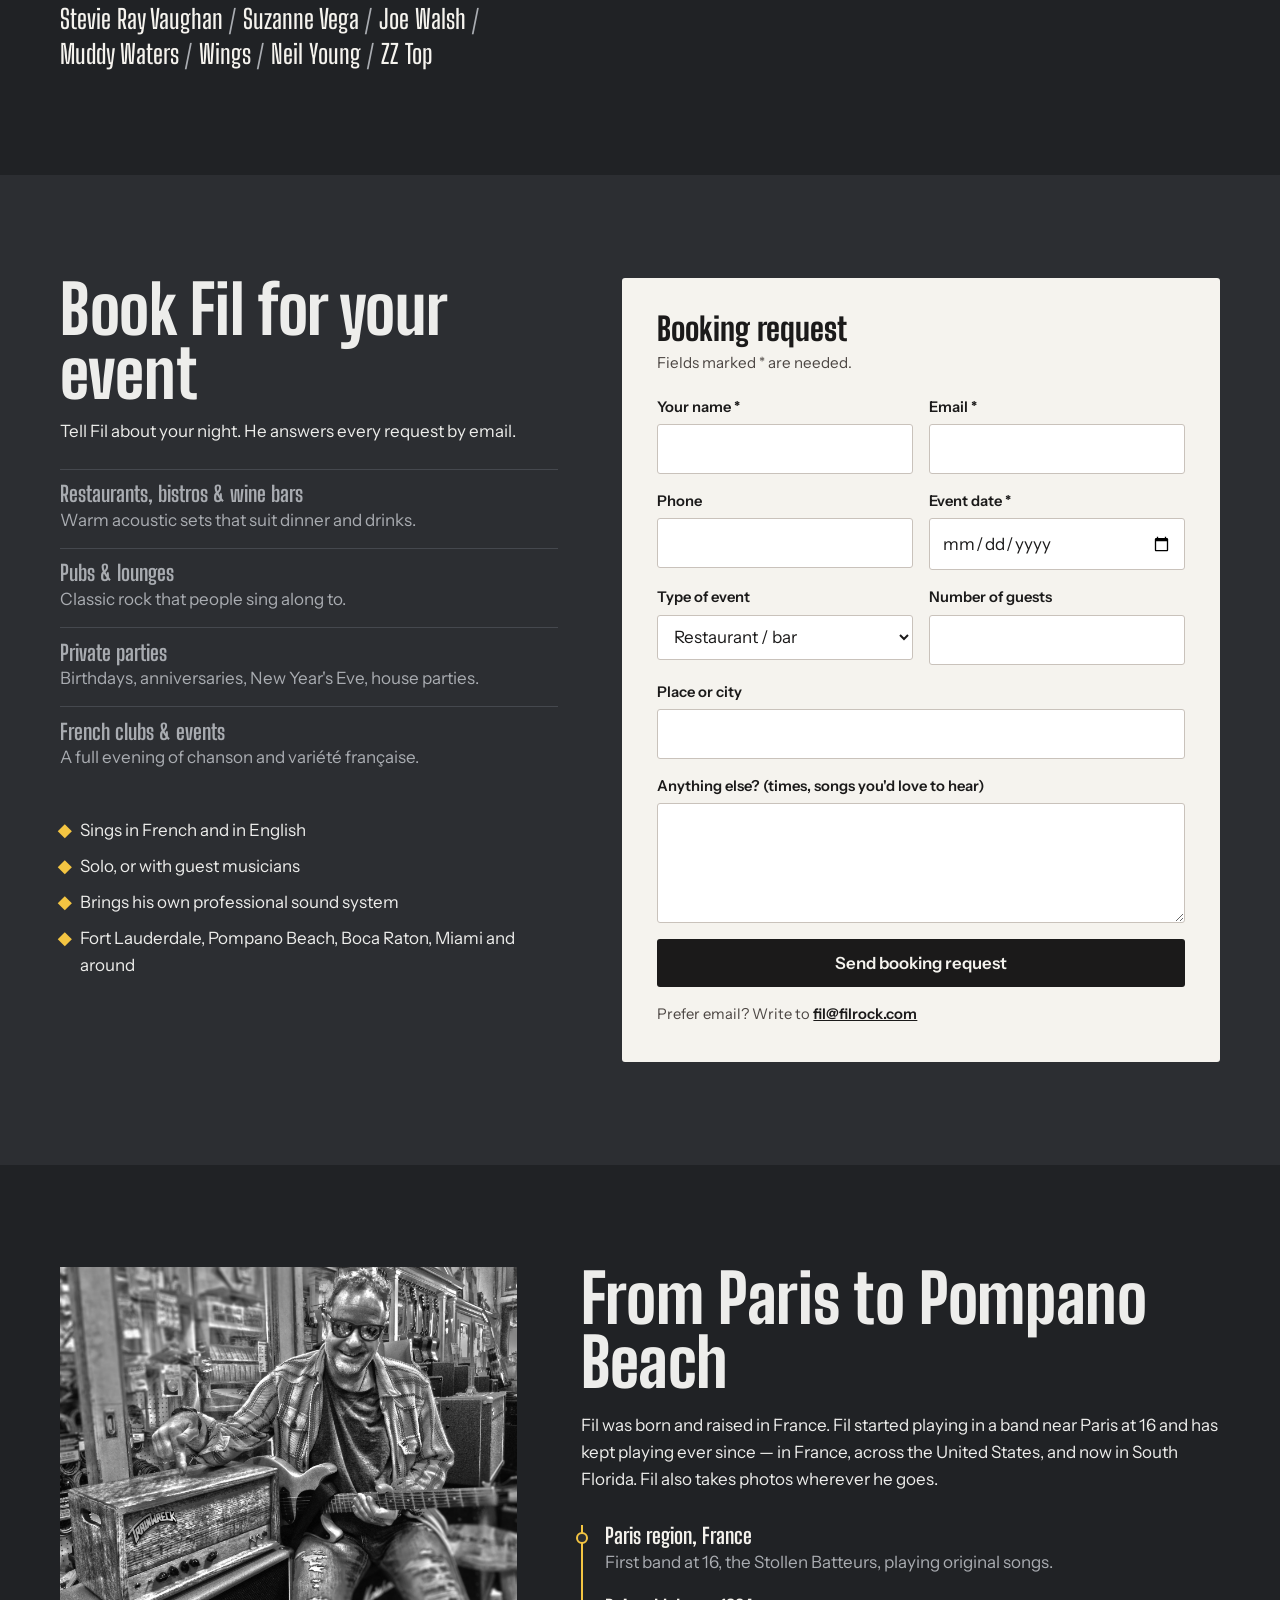
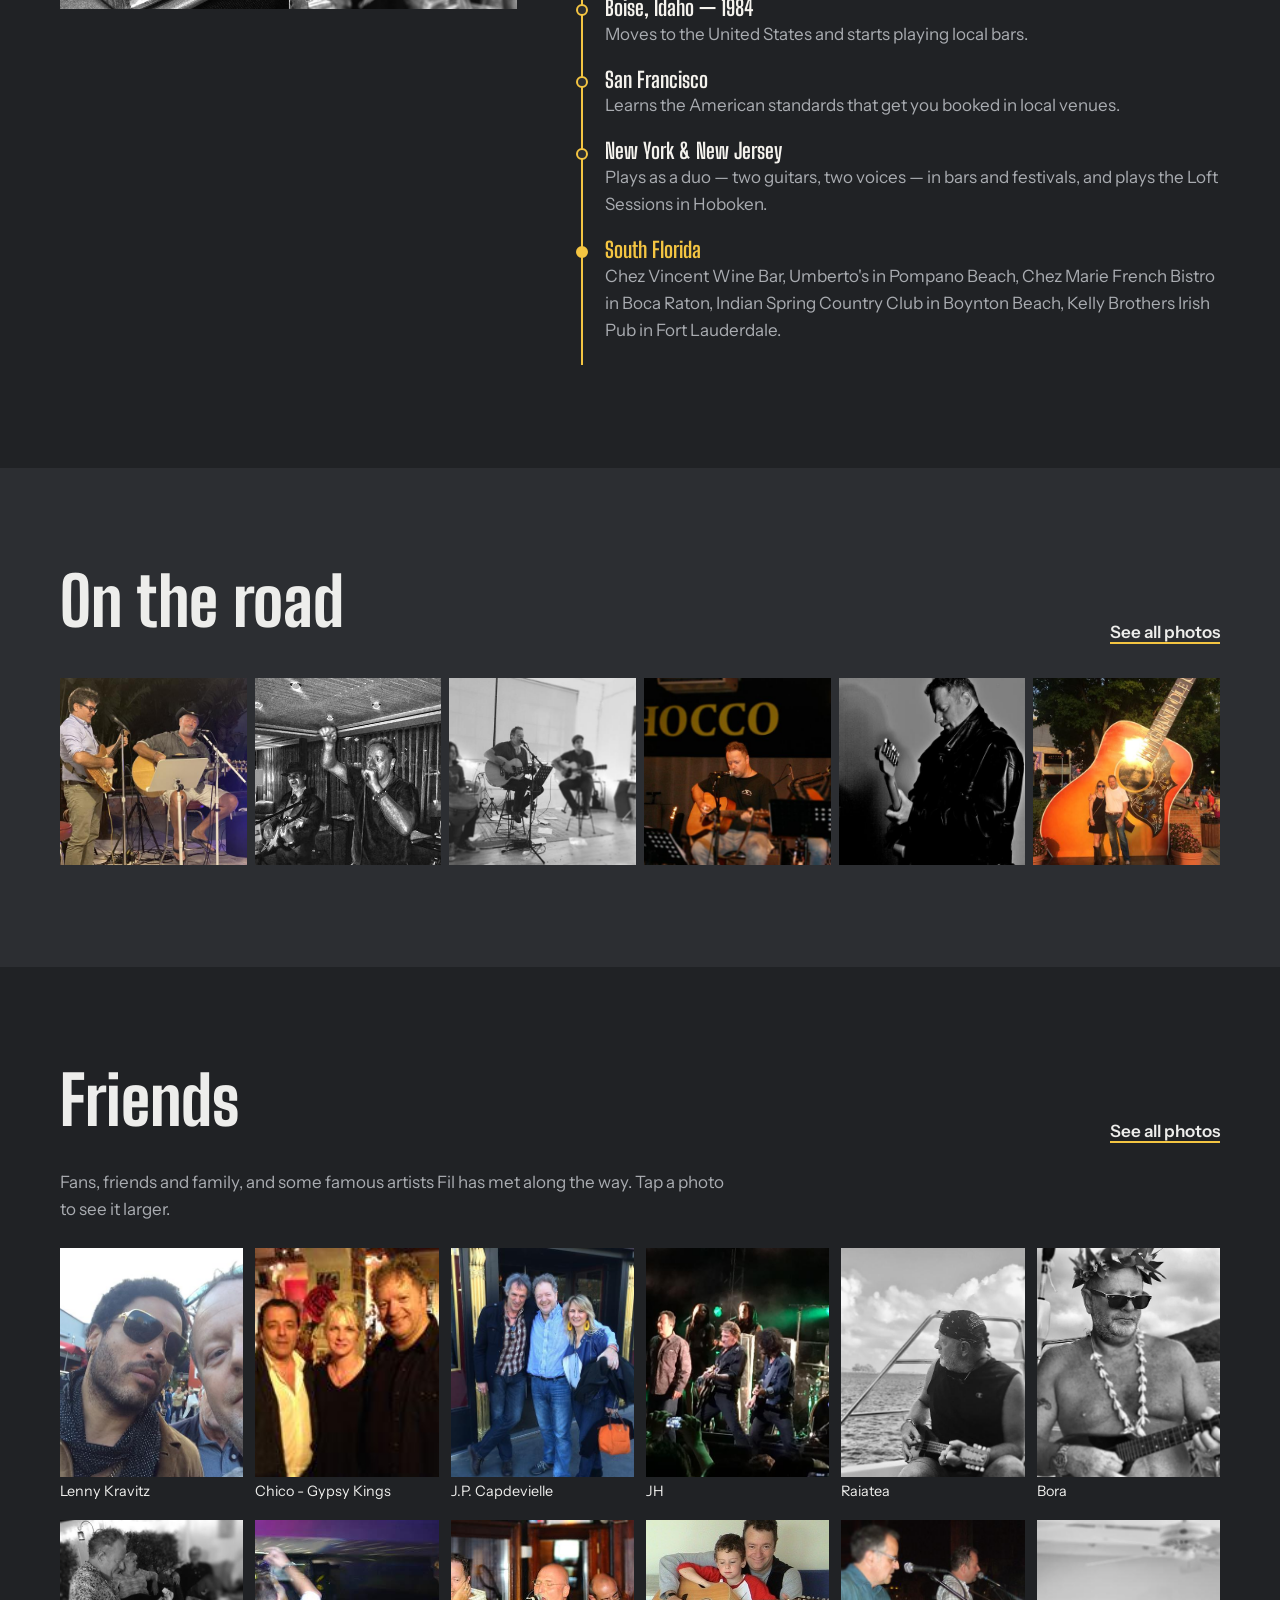
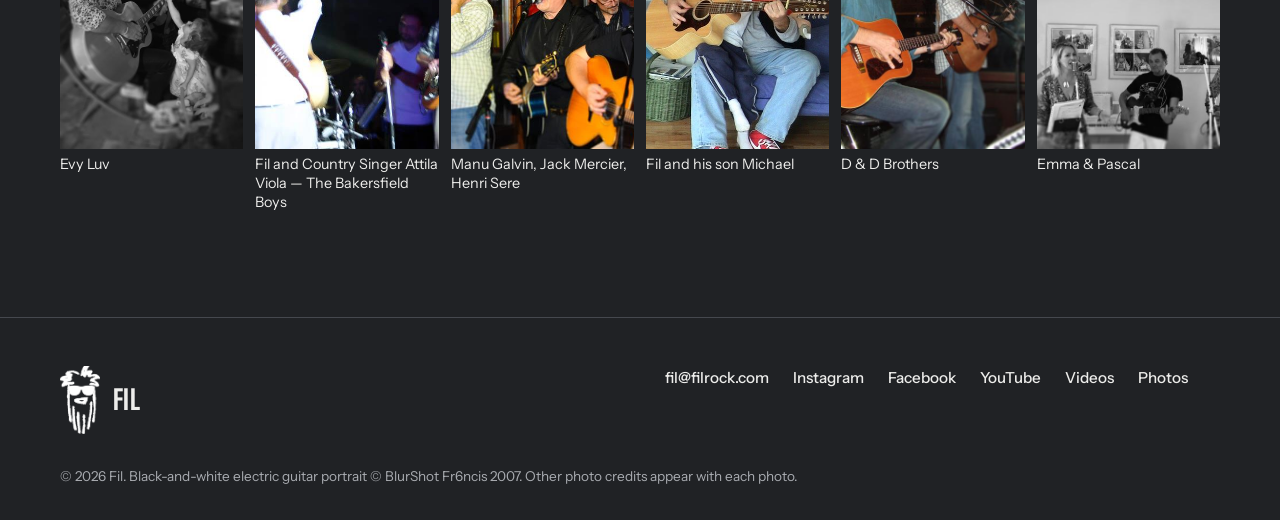
==== commit 35f15edb: "About: "Fil also takes photos…" Co-Authored-By: Claude Opus 5.5 <noreply@anthropic.com> Claude-Sessi" ====
--- a/index.html
+++ b/index.html
@@ -18,7 +18,7 @@
 <link rel="preconnect" href="https://fonts.googleapis.com">
 <link rel="preconnect" href="https://fonts.gstatic.com" crossorigin>
 <link href="https://fonts.googleapis.com/css2?family=Big+Shoulders+Display:wght@600;700;800;900&family=Instrument+Sans:wght@400;500;600;700&family=Permanent+Marker&display=swap" rel="stylesheet">
-<link rel="stylesheet" href="assets/css/site.css?v=20261115g">
+<link rel="stylesheet" href="assets/css/site.css?v=20261115h">
 <script type="application/ld+json">
 {"@context":"https://schema.org","@type":"MusicGroup","name":"Fil","url":"https://filrock.com/","image":"https://filrock.com/assets/img/lib/fil-main-2026-warm.jpg","genre":["French chanson","Classic rock"],"description":"Singer and guitarist in South Florida playing French chansons and classic rock.","email":"fil@filrock.com","areaServed":"South Florida","sameAs":["https://www.instagram.com/fil_rock/","https://www.facebook.com/profile.php?id=61576345754601","https://www.youtube.com/channel/UCnaAOq6yiKES8PhE9cGg55g"]}
 </script>
@@ -183,7 +183,7 @@
       </figure>
       <div class="about-text">
         <h2 class="h2" id="about-title"><span data-l="en">From Paris to Pompano Beach</span><span data-l="fr">De Paris à Pompano Beach</span></h2>
-        <p><span data-l="en">Fil was born and raised in France. Fil started playing in a band near Paris at 16 and has kept playing ever since — in France, across the United States, and now in South Florida. He also takes photos wherever he goes.</span><span data-l="fr">Fil est né et a grandi en France. Fil a commencé à jouer dans un groupe de la région parisienne à 16 ans et n'a jamais arrêté depuis — en France, à travers les États-Unis, et aujourd'hui en Floride du Sud. Il prend aussi des photos partout où il passe.</span></p>
+        <p><span data-l="en">Fil was born and raised in France. Fil started playing in a band near Paris at 16 and has kept playing ever since — in France, across the United States, and now in South Florida. Fil also takes photos wherever he goes.</span><span data-l="fr">Fil est né et a grandi en France. Fil a commencé à jouer dans un groupe de la région parisienne à 16 ans et n'a jamais arrêté depuis — en France, à travers les États-Unis, et aujourd'hui en Floride du Sud. Fil prend aussi des photos partout où il passe.</span></p>
         <ol class="road">
           <li><strong><span data-l="en">Paris region, France</span><span data-l="fr">Région parisienne</span></strong><span><span data-l="en">First band at 16, the Stollen Batteurs, playing original songs.</span><span data-l="fr">Premier groupe à 16 ans, les Stollen Batteurs, avec des chansons originales.</span></span></li>
           <li><strong><span data-l="en">Boise, Idaho — 1984</span><span data-l="fr">Boise, Idaho — 1984</span></strong><span><span data-l="en">Moves to the United States and starts playing local bars.</span><span data-l="fr">S'installe aux États-Unis et commence à jouer dans les bars du coin.</span></span></li>
@@ -253,9 +253,9 @@
   <div class="dlg"><div class="dlg-media"></div><div class="dlg-cap"></div></div>
 </dialog>
 
-<script src="data/videos.js?v=20261115g"></script>
-<script src="data/photos.js?v=20261115g"></script>
-<script src="data/shows.js?v=20261115g"></script>
-<script src="assets/js/site.js?v=20261115g"></script>
+<script src="data/videos.js?v=20261115h"></script>
+<script src="data/photos.js?v=20261115h"></script>
+<script src="data/shows.js?v=20261115h"></script>
+<script src="assets/js/site.js?v=20261115h"></script>
 </body>
 </html>
